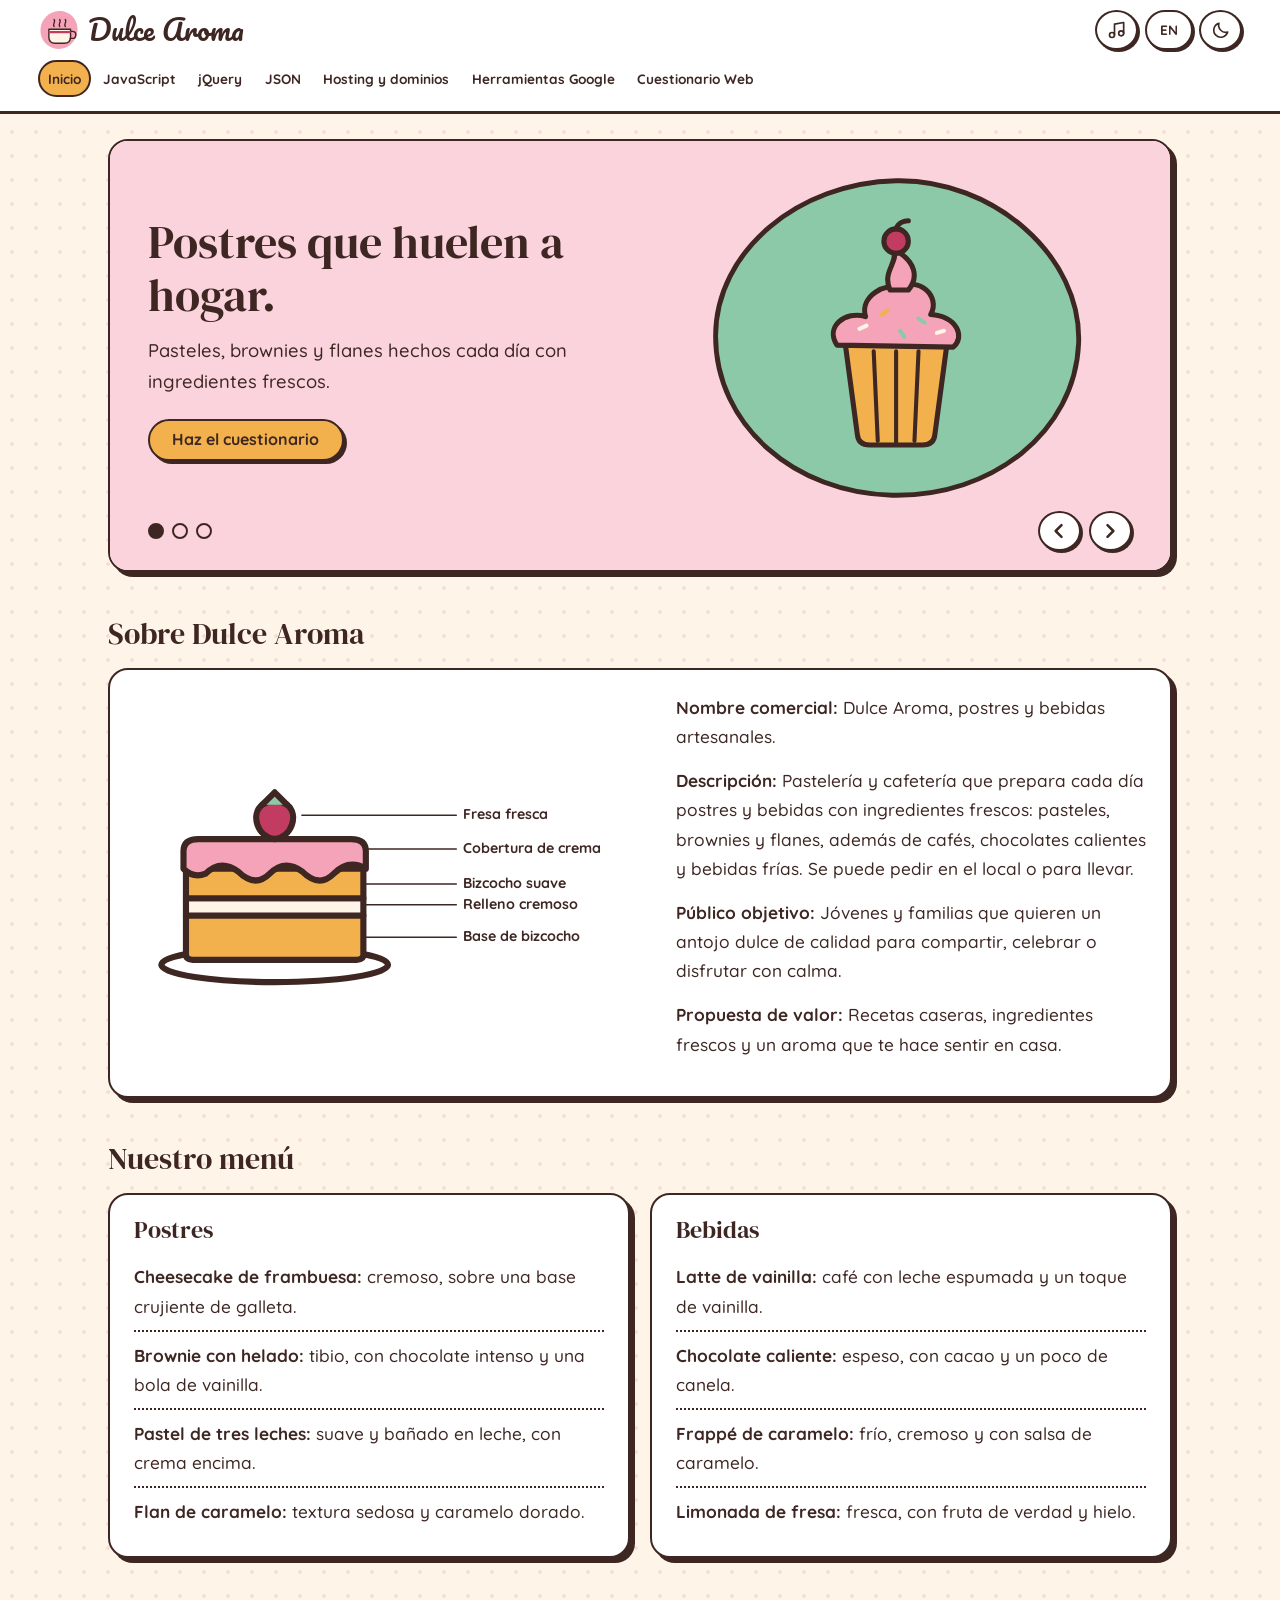
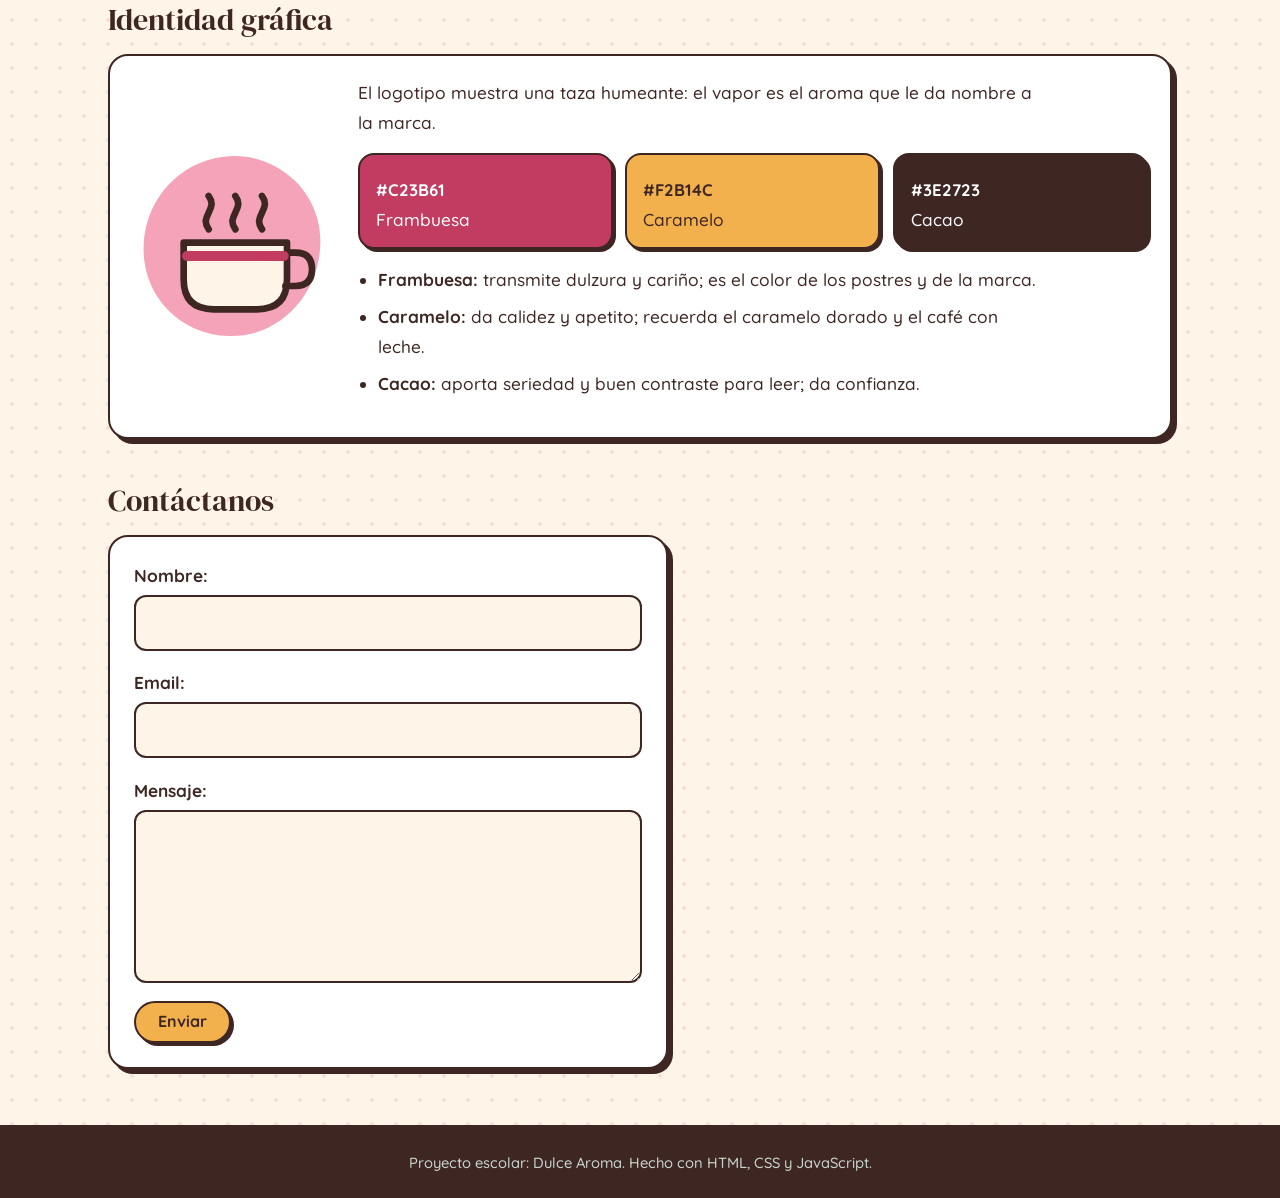
==== index.html @ 695d4a55 "heidy" ====
<!DOCTYPE html>
<html lang="es" data-tema="light">
<head>
<meta charset="UTF-8">
<meta name="viewport" content="width=device-width, initial-scale=1">
<title data-en="Home | Dulce Aroma">Inicio | Dulce Aroma</title>
<link rel="icon" href="logo.svg">
<link rel="preconnect" href="https://fonts.googleapis.com">
<link rel="preconnect" href="https://fonts.gstatic.com" crossorigin>
<link href="https://fonts.googleapis.com/css2?family=DM+Serif+Display&family=Pacifico&family=Quicksand:wght@500;700&display=swap" rel="stylesheet">
<link rel="stylesheet" href="css/estilos.css">
<link rel="stylesheet" href="css/tema.css">
<link rel="stylesheet" href="css/extras.css">
<script>
(function () {
  var t = null; try { t = localStorage.getItem("tema"); } catch (e) {}
  if (!t) t = matchMedia("(prefers-color-scheme: dark)").matches ? "dark" : "light";
  document.documentElement.setAttribute("data-tema", t);
})();
</script>
</head>
<body>

<!-- Símbolos reutilizables -->
<svg width="0" height="0" style="position:absolute" aria-hidden="true" focusable="false">
  <defs>
    <symbol id="logo" viewBox="0 0 120 120">
      <path d="M60 6C88 5 114 28 113 59C112 90 88 115 58 114C29 113 6 90 7 60C8 30 31 7 60 6Z" fill="#F4A3B8"/>
      <g fill="none" stroke="#3E2723" stroke-width="4" stroke-linecap="round" stroke-linejoin="round">
        <path d="M46 50C40 42 52 38 46 30M62 50C56 42 68 38 62 30M78 50C72 42 84 38 78 30"/>
        <path d="M31 58H93V80Q93 98 75 98H49Q31 98 31 80Z" fill="#FFF4E8"/>
        <path d="M93 64H98Q108 64 108 74Q108 84 98 84H92"/>
        <path d="M33 66H91" stroke="#C23B61" stroke-width="6"/>
      </g>
    </symbol>
    <symbol id="cupcake" viewBox="0 0 200 240">
      <g stroke="#3E2723" stroke-width="5" stroke-linejoin="round" stroke-linecap="round">
        <path d="M50 124H150L138 214Q137 224 126 224H74Q63 224 62 214Z" fill="#F2B14C"/>
        <path d="M78 132L82 220M100 132V222M122 132L118 220" fill="none" stroke-width="4"/>
        <path d="M42 126C30 108 50 92 70 98C64 78 90 64 104 70C122 58 144 78 134 96C160 98 168 118 156 128Z" fill="#F4A3B8"/>
        <path d="M94 72C86 54 102 46 98 32C120 44 122 60 112 72Z" fill="#F4A3B8"/>
        <circle cx="100" cy="24" r="12" fill="#C23B61"/>
        <path d="M100 12C102 6 108 4 112 4" fill="none"/>
        <g stroke-width="4"><path d="M64 110l7-3" stroke="#FFF4E8"/><path d="M86 96l6-4" stroke="#F2B14C"/><path d="M122 100l6 4" stroke="#8CC9A8"/><path d="M140 114l7-2" stroke="#FFF4E8"/><path d="M104 112l4 6" stroke="#8CC9A8"/></g>
      </g>
    </symbol>
    <symbol id="vaso" viewBox="0 0 200 240">
      <g stroke="#3E2723" stroke-linejoin="round" stroke-linecap="round">
        <path d="M56 72H144L136 212Q135 224 122 224H78Q65 224 64 212Z" fill="#FFF4E8"/>
        <path d="M59 108H141L136 212Q135 224 122 224H78Q65 224 64 212Z" fill="#8B5A3C"/>
        <path d="M56 72H144L141 108H59Z" fill="#F6E3CF"/>
        <rect x="76" y="124" width="26" height="26" rx="6" fill="#fff" fill-opacity=".55" stroke-width="3" transform="rotate(-12 89 137)"/>
        <rect x="104" y="156" width="26" height="26" rx="6" fill="#fff" fill-opacity=".55" stroke-width="3" transform="rotate(10 117 169)"/>
        <path d="M116 100L140 14" stroke-width="15" fill="none"/>
        <path d="M116 100L140 14" stroke="#C23B61" stroke-width="7" fill="none"/>
        <path d="M56 72H144L136 212Q135 224 122 224H78Q65 224 64 212Z" fill="none" stroke-width="5"/>
      </g>
    </symbol>
    <symbol id="taza" viewBox="0 0 200 240">
      <g stroke="#3E2723" stroke-linecap="round" stroke-linejoin="round">
        <g fill="none" stroke-width="5"><path d="M76 98C64 84 88 74 76 58"/><path d="M104 98C92 84 116 74 104 58"/><path d="M132 98C120 84 144 74 132 58"/></g>
        <path d="M150 136H164Q186 136 186 162Q186 188 162 188H148" fill="none" stroke-width="17"/>
        <path d="M150 136H164Q186 136 186 162Q186 188 162 188H148" fill="none" stroke="#C23B61" stroke-width="7"/>
        <path d="M44 114H152V178Q152 222 108 222H88Q44 222 44 178Z" fill="#C23B61" stroke-width="5"/>
        <ellipse cx="98" cy="114" rx="54" ry="9" fill="#8B5A3C" stroke-width="5"/>
        <path d="M98 198C80 186 76 176 76 170C76 162 82 158 88 158C93 158 96 161 98 165C100 161 103 158 108 158C114 158 120 162 120 170C120 176 116 186 98 198Z" fill="#FFF4E8" stroke-width="3"/>
      </g>
    </symbol>
    <symbol id="rebanada" viewBox="0 0 200 240">
      <g stroke="#3E2723" stroke-width="5" stroke-linejoin="round" stroke-linecap="round">
        <ellipse cx="100" cy="214" rx="92" ry="14" fill="#fff"/>
        <path d="M28 206V174H172V206Q172 210 164 210H36Q28 210 28 206Z" fill="#F2B14C"/>
        <rect x="28" y="160" width="144" height="14" fill="#FFF4E8"/>
        <rect x="28" y="136" width="144" height="24" fill="#F2B14C"/>
        <path d="M26 136V122Q26 112 38 112H162Q174 112 174 122V136Q160 128 148 140Q136 152 122 138Q108 128 96 140Q84 152 70 138Q56 128 44 140Q34 144 26 136Z" fill="#F4A3B8"/>
        <path d="M100 112C86 110 80 92 90 84C96 80 104 80 110 84C120 92 114 110 100 112Z" fill="#C23B61"/>
        <path d="M90 84L100 74L110 84" fill="#8CC9A8"/>
      </g>
    </symbol>
  </defs>
</svg>

<header class="top">
  <div class="top-in">
    <a class="marca" href="index.html"><svg width="42" height="42" aria-hidden="true"><use href="#logo"/></svg><span>Dulce Aroma</span></a>
    <nav id="nav" aria-label="Principal" data-en-aria-label="Main">
      <a href="index.html" aria-current="page" data-en="Home">Inicio</a>
      <a href="javascript.html">JavaScript</a>
      <a href="jquery.html">jQuery</a>
      <a href="json.html">JSON</a>
      <a href="hosting.html" data-en="Hosting and domains">Hosting y dominios</a>
      <a href="herramientas.html" data-en="Google Tools">Herramientas Google</a>
      <a href="cuestionario.html" data-en="Web Quiz">Cuestionario Web</a>
    </nav>
    <div class="acciones">
      <button id="btnMusica" type="button" class="ic" aria-pressed="false" aria-label="Reproducir música" data-en-aria-label="Play music">
        <svg viewBox="0 0 24 24" width="20" height="20" fill="none" stroke="currentColor" stroke-width="2" stroke-linecap="round" stroke-linejoin="round" aria-hidden="true"><path d="M9 18V5l11-2v13"/><circle cx="6" cy="18" r="3"/><circle cx="17" cy="16" r="3"/></svg>
      </button>
      <button id="btnIdioma" type="button" class="ic" aria-label="Switch to English">EN</button>
      <button id="btnTema" type="button" class="ic" aria-label="Cambiar a modo oscuro">
        <svg class="luna" viewBox="0 0 24 24" width="20" height="20" fill="none" stroke="currentColor" stroke-width="2" stroke-linecap="round" stroke-linejoin="round" aria-hidden="true"><path d="M20 14.5A8.5 8.5 0 0 1 9.5 4a8.5 8.5 0 1 0 10.5 10.5z"/></svg>
        <svg class="sol" viewBox="0 0 24 24" width="20" height="20" fill="none" stroke="currentColor" stroke-width="2" stroke-linecap="round" aria-hidden="true"><circle cx="12" cy="12" r="4"/><path d="M12 2v2M12 20v2M4.9 4.9l1.4 1.4M17.7 17.7l1.4 1.4M2 12h2M20 12h2M4.9 19.1l1.4-1.4M17.7 6.3l1.4-1.4"/></svg>
      </button>
    </div>
  </div>
</header>

<main>
<div class="pagina">
  <div class="hero card" id="hero" role="region" aria-roledescription="carrusel" aria-label="Galería de Dulce Aroma" data-en-aria-label="Dulce Aroma gallery">
    <div class="slides">
      <article class="slide s1 on">
        <div>
          <h1 data-en="Desserts that smell like home.">Postres que huelen a hogar.</h1>
          <p data-en="Cakes, brownies and flans made every day with fresh ingredients.">Pasteles, brownies y flanes hechos cada día con ingredientes frescos.</p>
          <a class="btn" href="cuestionario.html" data-en="Take the quiz">Haz el cuestionario</a>
        </div>
        <div class="art"><img class="foto" src="img/2.png" alt="Cupcake con crema rosa y una cereza" data-en-alt="Cupcake with pink frosting and a cherry" hidden>
        <svg viewBox="0 0 400 340" role="img" aria-label="Cupcake con crema rosa y una cereza" data-en-aria-label="Cupcake with pink frosting and a cherry">
          <path d="M200 8C300 6 392 86 388 176C384 266 300 334 196 332C96 330 14 260 14 168C14 80 100 10 200 8Z" fill="#8CC9A8" stroke="#3E2723" stroke-width="5"/>
          <use href="#cupcake" x="95" y="45" width="210" height="252"/>
        </svg></div>
      </article>
      <article class="slide s2">
        <div>
          <h2 data-en="Drinks for every craving.">Bebidas para cada antojo.</h2>
          <p data-en="Coffee, hot chocolate and cold drinks to go with your dessert.">Café, chocolate caliente y bebidas frías para acompañar tu postre.</p>
        </div>
        <div class="art"><img class="foto" src="img/1.png" alt="Un vaso de café helado con leche y una taza humeante" data-en-alt="An iced latte glass and a steaming mug" hidden>
        <svg viewBox="0 0 400 340" role="img" aria-label="Un vaso de café helado con leche y una taza humeante" data-en-aria-label="An iced latte glass and a steaming mug">
          <path d="M210 10C310 12 390 92 384 182C378 272 296 330 192 328C92 326 16 254 18 164C20 76 112 8 210 10Z" fill="#F4A3B8" stroke="#3E2723" stroke-width="5"/>
          <use href="#vaso" x="38" y="60" width="180" height="216"/>
          <use href="#taza" x="190" y="90" width="180" height="216"/>
        </svg></div>
      </article>
      <article class="slide s3">
        <div>
          <h2 data-en="Made to share.">Hechos para compartir.</h2>
          <p data-en="Order to go or enjoy it at the shop with whoever you like.">Pide para llevar o disfruta en el local con quien quieras.</p>
        </div>
        <div class="art"><img class="foto" src="img/3.png" alt="Una rebanada de pastel con fresa y una taza de chocolate caliente" data-en-alt="A slice of cake with a strawberry and a cup of hot chocolate" hidden>
        <svg viewBox="0 0 400 340" role="img" aria-label="Una rebanada de pastel con fresa y una taza de chocolate caliente" data-en-aria-label="A slice of cake with a strawberry and a cup of hot chocolate">
          <path d="M200 12C300 10 388 84 386 172C384 262 300 330 198 328C98 326 14 258 16 168C18 82 102 14 200 12Z" fill="#F2B14C" stroke="#3E2723" stroke-width="5"/>
          <use href="#rebanada" x="24" y="76" width="210" height="252"/>
          <use href="#taza" x="215" y="106" width="150" height="180"/>
        </svg></div>
      </article>
    </div>
    <div class="hero-ctl">
      <div class="puntos">
        <button type="button" aria-current="true" aria-label="Diapositiva 1" data-en-aria-label="Slide 1"></button>
        <button type="button" aria-label="Diapositiva 2" data-en-aria-label="Slide 2"></button>
        <button type="button" aria-label="Diapositiva 3" data-en-aria-label="Slide 3"></button>
      </div>
      <div class="flechas">
        <button type="button" class="ic" id="prev" aria-label="Anterior" data-en-aria-label="Previous"><svg viewBox="0 0 24 24" width="20" height="20" fill="none" stroke="currentColor" stroke-width="3" stroke-linecap="round" stroke-linejoin="round" aria-hidden="true"><path d="M15 5l-7 7 7 7"/></svg></button>
        <button type="button" class="ic" id="next" aria-label="Siguiente" data-en-aria-label="Next"><svg viewBox="0 0 24 24" width="20" height="20" fill="none" stroke="currentColor" stroke-width="3" stroke-linecap="round" stroke-linejoin="round" aria-hidden="true"><path d="M9 5l7 7-7 7"/></svg></button>
      </div>
    </div>
  </div>

  <h2 data-en="About Dulce Aroma">Sobre Dulce Aroma</h2>
  <div class="producto card">
    <div class="art"><img class="foto" src="img/foto-producto.jpg" alt="Corte de una rebanada de pastel: fresa, crema, bizcocho y base" data-en-alt="Cross-section of a cake slice: strawberry, cream, sponge and base" width="800" height="520" hidden>
    <svg viewBox="0 110 800 360" role="img" aria-label="Corte de una rebanada de pastel: fresa, crema, bizcocho y base" data-en-aria-label="Cross-section of a cake slice: strawberry, cream, sponge and base">
      <use href="#rebanada" x="30" y="10" width="380" height="456"/>
      <g stroke="#3E2723" stroke-width="2.5" fill="none" stroke-linecap="round">
        <path d="M262 186H500"/><path d="M360 238H500"/><path d="M360 292H500"/><path d="M360 324H500"/><path d="M360 374H500"/>
      </g>
      <g font-family="Quicksand,sans-serif" font-weight="700" font-size="22" fill="currentColor">
        <text x="510" y="192" data-en="Fresh strawberry">Fresa fresca</text>
        <text x="510" y="244" data-en="Cream frosting">Cobertura de crema</text>
        <text x="510" y="298" data-en="Soft sponge">Bizcocho suave</text>
        <text x="510" y="330" data-en="Creamy filling">Relleno cremoso</text>
        <text x="510" y="380" data-en="Sponge base">Base de bizcocho</text>
      </g>
    </svg></div>
    <div>
      <p data-en="<b>Brand name:</b> Dulce Aroma, handmade desserts and drinks."><b>Nombre comercial:</b> Dulce Aroma, postres y bebidas artesanales.</p>
      <p data-en="<b>Description:</b> A bakery and café that prepares desserts and drinks every day with fresh ingredients: cakes, brownies and flans, plus coffees, hot chocolates and cold drinks. You can order at the shop or to go."><b>Descripción:</b> Pastelería y cafetería que prepara cada día postres y bebidas con ingredientes frescos: pasteles, brownies y flanes, además de cafés, chocolates calientes y bebidas frías. Se puede pedir en el local o para llevar.</p>
      <p data-en="<b>Target audience:</b> Young people and families who want a quality sweet treat to share, celebrate or enjoy in peace."><b>Público objetivo:</b> Jóvenes y familias que quieren un antojo dulce de calidad para compartir, celebrar o disfrutar con calma.</p>
      <p data-en="<b>Value proposition:</b> Homemade recipes, fresh ingredients and an aroma that makes you feel at home."><b>Propuesta de valor:</b> Recetas caseras, ingredientes frescos y un aroma que te hace sentir en casa.</p>
    </div>
  </div>

  <h2 data-en="Our menu">Nuestro menú</h2>
  <div class="menu">
    <div class="card">
      <h3 data-en="Desserts">Postres</h3>
      <ul>
        <li data-en="<b>Raspberry cheesecake:</b> creamy, on a crunchy cookie base."><b>Cheesecake de frambuesa:</b> cremoso, sobre una base crujiente de galleta.</li>
        <li data-en="<b>Brownie with ice cream:</b> warm, with intense chocolate and a scoop of vanilla."><b>Brownie con helado:</b> tibio, con chocolate intenso y una bola de vainilla.</li>
        <li data-en="<b>Tres leches cake:</b> soft and soaked in milk, topped with cream."><b>Pastel de tres leches:</b> suave y bañado en leche, con crema encima.</li>
        <li data-en="<b>Caramel flan:</b> silky texture and golden caramel."><b>Flan de caramelo:</b> textura sedosa y caramelo dorado.</li>
      </ul>
    </div>
    <div class="card">
      <h3 data-en="Drinks">Bebidas</h3>
      <ul>
        <li data-en="<b>Vanilla latte:</b> coffee with steamed milk and a touch of vanilla."><b>Latte de vainilla:</b> café con leche espumada y un toque de vainilla.</li>
        <li data-en="<b>Hot chocolate:</b> thick, with cocoa and a little cinnamon."><b>Chocolate caliente:</b> espeso, con cacao y un poco de canela.</li>
        <li data-en="<b>Caramel frappé:</b> cold, creamy and with caramel sauce."><b>Frappé de caramelo:</b> frío, cremoso y con salsa de caramelo.</li>
        <li data-en="<b>Strawberry lemonade:</b> fresh, with real fruit and ice."><b>Limonada de fresa:</b> fresca, con fruta de verdad y hielo.</li>
      </ul>
    </div>
  </div>

  <h2 data-en="Visual identity">Identidad gráfica</h2>
  <div class="identidad card">
    <svg viewBox="0 0 120 120" role="img" aria-label="Logotipo de Dulce Aroma" data-en-aria-label="Dulce Aroma logo"><use href="#logo"/></svg>
    <div>
      <p data-en="The logo shows a steaming cup: the steam is the aroma that gives the brand its name.">El logotipo muestra una taza humeante: el vapor es el aroma que le da nombre a la marca.</p>
      <div class="paleta">
        <div style="background:#C23B61"><b>#C23B61</b><span data-en="Raspberry">Frambuesa</span></div>
        <div style="background:#F2B14C;color:#3E2723"><b>#F2B14C</b><span data-en="Caramel">Caramelo</span></div>
        <div style="background:#3E2723"><b>#3E2723</b><span data-en="Cocoa">Cacao</span></div>
      </div>
      <ul>
        <li data-en="<b>Raspberry:</b> conveys sweetness and affection; it is the color of the desserts and the brand."><b>Frambuesa:</b> transmite dulzura y cariño; es el color de los postres y de la marca.</li>
        <li data-en="<b>Caramel:</b> adds warmth and appetite; it recalls golden caramel and coffee with milk."><b>Caramelo:</b> da calidez y apetito; recuerda el caramelo dorado y el café con leche.</li>
        <li data-en="<b>Cocoa:</b> adds seriousness and good contrast for reading; it builds trust."><b>Cacao:</b> aporta seriedad y buen contraste para leer; da confianza.</li>
      </ul>
    </div>
  </div>

  <h2 data-en="Contact us">Contáctanos</h2>
  <form id="formularioContacto" class="card">
    <div class="campo"><label for="nombre" data-en="Name:">Nombre:</label><input type="text" id="nombre" required></div>
    <div class="campo"><label for="email">Email:</label><input type="email" id="email" required></div>
    <div class="campo"><label for="mensaje" data-en="Message:">Mensaje:</label><textarea id="mensaje" rows="5" required></textarea></div>
    <button type="submit" class="btn" data-en="Send">Enviar</button>
    <div id="estadoForm" role="status" aria-live="polite"></div>
  </form>
</div>
</main>

<footer data-en="School project: Dulce Aroma. Built with HTML, CSS and JavaScript.">Proyecto escolar: Dulce Aroma. Hecho con HTML, CSS y JavaScript.</footer>

<script src="https://cdnjs.cloudflare.com/ajax/libs/jquery/3.7.1/jquery.min.js"></script>
<script src="js/main.js"></script>
<script src="js/musica.js"></script>
<script src="js/tema.js"></script>
<script src="js/idioma.js"></script>
</body>
</html>
---- css/estilos.css ----
/* Dulce Aroma - estilos base: variables, tipografía, encabezado, estructura y componentes generales */
:root{
  --tinta:#3E2723; --bosque:#C23B61; --sol:#F2B14C; --menta:#8CC9A8; --arcilla:#D9825B;
  --fondo:#FFF4E8; --panel:#FFFFFF; --linea:#3E2723; --sombra:#3E2723; --suave:#FBE3D3;
  --texto:#3E2723; --tenue:#6B4D44; --enlace:#B02F54; --foco:#C23B61;
  --s1:#FAD3DC; --s2:#FBE2B0; --s3:#D9EDDF;
  --serif:"DM Serif Display",Georgia,serif; --sans:"Quicksand",system-ui,-apple-system,"Segoe UI",sans-serif; --mano:"Pacifico","Brush Script MT",cursive;
}
*,*::before,*::after{box-sizing:border-box}
html{scroll-behavior:smooth;-webkit-text-size-adjust:100%}
body{margin:0;background:var(--fondo) radial-gradient(rgba(194,59,97,.12) 1.6px,transparent 1.7px) 0 0/24px 24px;color:var(--texto);font:500 1.08rem/1.7 var(--sans);min-height:100vh;display:flex;flex-direction:column}
h1,h2,h3{font-family:var(--serif);font-weight:400;line-height:1.15;color:var(--texto);margin:0}
h1{font-size:clamp(2rem,5vw,3rem);margin-bottom:1rem}
h2{font-size:clamp(1.5rem,3vw,1.9rem);margin:2.8rem 0 1rem}
h3{font-size:1.2rem;margin:1.5rem 0 .6rem}
p{margin:0 0 1rem;max-width:68ch}
a{color:var(--enlace)}
:focus-visible{outline:3px solid var(--foco);outline-offset:3px;border-radius:6px}
[hidden]{display:none!important}
.vh{position:absolute;width:1px;height:1px;overflow:hidden;clip:rect(0 0 0 0);white-space:nowrap}

/* ---------- encabezado ---------- */
.top{position:sticky;top:0;z-index:50;background:var(--panel);border-bottom:3px solid var(--linea)}
.top-in{max-width:1240px;margin:0 auto;padding:.55rem 1.1rem;display:flex;align-items:center;gap:.6rem;flex-wrap:wrap}
.marca{display:flex;align-items:center;gap:.5rem;text-decoration:none;color:var(--texto);font:400 1.75rem/1 var(--mano)}
nav{display:flex;gap:.15rem;flex-wrap:wrap;margin-left:auto}
nav a{text-decoration:none;color:var(--texto);font-weight:700;font-size:.85rem;padding:.3rem .5rem;white-space:nowrap;border:2px solid transparent;border-radius:999px}
nav a:hover{border-color:var(--linea)}
nav a[aria-current="page"]{background:var(--sol);border-color:#3E2723;color:#3E2723}
.acciones{display:flex;gap:.4rem}
.ic{display:inline-flex;align-items:center;justify-content:center;min-width:40px;height:40px;padding:0 .6rem;border:2.5px solid var(--linea);border-radius:50%;background:var(--panel);color:var(--texto);font:700 .85rem/1 var(--sans);cursor:pointer;box-shadow:2px 2px 0 var(--sombra)}
#btnIdioma{border-radius:999px;min-width:48px}
.ic:hover{background:var(--suave)}
.ic:active{transform:translate(2px,2px);box-shadow:none}
.ic .sol{display:none}

/* ---------- estructura ---------- */
main{flex:1;width:100%;max-width:1100px;margin:0 auto;padding:1.6rem 1.1rem 3.5rem}
footer{text-align:center;padding:1.4rem 1rem;background:#3E2723;color:#C9D6CF;font-size:.92rem;border-top:3px solid var(--linea)}
.card{background:var(--panel);border:2.5px solid var(--linea);border-radius:20px;box-shadow:5px 5px 0 var(--sombra)}
.btn{display:inline-block;background:var(--sol);color:#3E2723;border:2.5px solid #3E2723;border-radius:999px;padding:.6rem 1.4rem;font:700 1rem/1.2 var(--sans);text-decoration:none;cursor:pointer;box-shadow:3px 3px 0 #3E2723;transition:transform .12s,box-shadow .12s}
.btn:hover{transform:translate(-1px,-1px);box-shadow:4px 4px 0 #3E2723}
.btn:active{transform:translate(2px,2px);box-shadow:1px 1px 0 #3E2723}
.pagina>h1+p{font-size:1.15rem}
.pagina>h1::after{content:"";display:block;width:84px;height:8px;margin-top:.7rem;background:var(--sol);border:2px solid var(--linea);border-radius:99px}
code{font:.9em ui-monospace,Consolas,Menlo,monospace;background:var(--suave);color:var(--texto);padding:.1rem .4rem;border-radius:7px}
pre{background:#3E2723;color:#EAEFEB;border:2.5px solid var(--linea);border-radius:14px;padding:1rem 1.2rem;overflow-x:auto;font-size:.92rem;line-height:1.55;margin:1rem 0}
pre code{background:none;color:inherit;padding:0}
ul{padding-left:1.3rem;margin:0 0 1rem;max-width:68ch} li{margin-bottom:.5rem}
.tabla{overflow-x:auto;margin:1rem 0 1.4rem;border:2.5px solid var(--linea);border-radius:14px;background:var(--panel)}
table{border-collapse:collapse;width:100%;min-width:480px}
th{background:var(--bosque);color:#fff;text-align:left}
th,td{padding:.7rem 1rem;border-bottom:1.5px solid var(--suave)}
tr:last-child td{border-bottom:0}
.dos{display:grid;grid-template-columns:repeat(auto-fit,minmax(250px,1fr));gap:1rem}
.flujo{display:flex;flex-wrap:wrap;align-items:center;gap:.6rem;margin:1.3rem 0}
.flujo span{background:var(--panel);border:2.5px solid var(--linea);border-radius:14px;padding:.55rem 1rem;font-weight:700;box-shadow:3px 3px 0 var(--sombra)}
.flujo i{font-style:normal;font-weight:700;font-size:1.7rem;color:var(--sol)}
.res{margin-top:3rem;padding:1.3rem 1.6rem}
.res h2{margin:0 0 .6rem;font-size:1.35rem}
.res ul{margin:0}
.caja{margin-top:1rem;padding:1rem 1.2rem;background:var(--suave);border:2.5px solid var(--linea);border-left-width:10px;border-radius:12px;max-width:68ch}
---- css/tema.css ----
/* Dulce Aroma - tema oscuro (se activa con data-tema="dark" en <html>) */
:root[data-tema="dark"]{
  --fondo:#1E1412; --panel:#2B1D1A; --linea:#E0A7B4; --sombra:#0E0807; --suave:#3B2824;
  --texto:#F7EBE4; --tenue:#CDB3A9; --enlace:#F29BB3; --foco:#F2B14C;
  --s1:#4A2230; --s2:#4B3516; --s3:#263A2E;
}
:root[data-tema="dark"] body{background-image:radial-gradient(rgba(242,155,179,.10) 1.6px,transparent 1.7px)}
:root[data-tema="dark"] .ic .luna{display:none}
:root[data-tema="dark"] .ic .sol{display:block}
:root[data-tema="dark"] th{background:#8E2B49}
:root[data-tema="dark"] .puntos button{border-color:#EAEFEB}
:root[data-tema="dark"] .puntos button[aria-current="true"]{background:#EAEFEB}
---- css/extras.css ----
/* Dulce Aroma - carrusel, fotos, inicio, herramientas, cuestionario, avisos y responsive */
/* ---------- carrusel ---------- */
.hero{position:relative;overflow:hidden;margin-bottom:.5rem}
.slides{display:grid}
.slide{grid-area:1/1;display:grid;grid-template-columns:1.05fr 1fr;align-items:center;gap:1rem;min-height:410px;padding:2rem 2.4rem 4.2rem;opacity:0;visibility:hidden;transition:opacity .7s,visibility .7s}
.slide.on{opacity:1;visibility:visible}
.s1{background:var(--s1)} .s2{background:var(--s2)} .s3{background:var(--s3)}
.slide h1,.slide h2{font-family:var(--serif);font-size:clamp(1.8rem,4vw,2.9rem);margin:0 0 .8rem}
.slide h1::after{display:none}
.slide p{font-size:1.15rem;margin-bottom:1.3rem}
.slide svg{width:100%;max-height:330px}
.hero-ctl{position:absolute;left:2.4rem;right:2.4rem;bottom:1.2rem;display:flex;align-items:center;justify-content:space-between}
.puntos{display:flex;gap:.5rem}
.puntos button{width:16px;height:16px;border-radius:50%;border:2.5px solid #3E2723;background:transparent;padding:0;cursor:pointer}
.puntos button[aria-current="true"]{background:#3E2723}
.flechas{display:flex;gap:.5rem}
.flechas .ic{border-color:#3E2723;background:#fff;color:#3E2723}

.art{display:flex;align-items:center;justify-content:center;min-width:0}
.art .foto{width:100%;height:330px;object-fit:cover;border:2.5px solid var(--linea);border-radius:20px;box-shadow:5px 5px 0 var(--sombra);background:var(--suave)}
.art.con-foto svg{display:none}
.producto .art .foto{height:auto;aspect-ratio:800/520}
@media (max-width:820px){.art .foto{height:230px}.producto .art .foto{height:auto}}
/* ---------- inicio ---------- */
.producto{display:grid;grid-template-columns:1.1fr 1fr;gap:1.6rem;align-items:center;padding:1.4rem}
.producto svg{width:100%;height:auto}
.producto p{margin-bottom:.9rem}
.identidad{display:grid;grid-template-columns:200px 1fr;gap:1.6rem;align-items:center;padding:1.4rem}
.identidad>svg{width:100%;height:auto}
.paleta{display:flex;flex-wrap:wrap;gap:.8rem;margin:1rem 0}
.paleta div{flex:1 1 150px;min-height:96px;padding:.8rem 1rem;border:2.5px solid #3E2723;border-radius:16px;display:flex;flex-direction:column;justify-content:flex-end;box-shadow:3px 3px 0 var(--sombra);color:#fff}
.paleta b{font-size:1.05rem}
form{max-width:560px;padding:1.5rem}
.campo{display:flex;flex-direction:column;gap:.3rem;margin-bottom:1.1rem}
label{font-weight:700}
input[type=text],input[type=email],input[type=search],textarea{width:100%;padding:.7rem .9rem;border:2.5px solid var(--linea);border-radius:12px;background:var(--fondo);color:var(--texto);font:inherit}
input:focus,textarea:focus{outline:3px solid var(--foco);outline-offset:2px}
.estado{display:flex;align-items:center;gap:.8rem;margin-top:1.2rem;padding:.8rem 1rem;border:2.5px solid;border-radius:14px;font-weight:700;animation:aparece .35s ease-out}
.estado.ok{background:#CBEBD9;color:#143327;border-color:#2F5D50}
.estado.err{background:#F6D3C4;color:#4A2312;border-color:#C8734A}
.estado .marca-i{flex:none;width:34px;height:34px;border-radius:50%;display:grid;place-items:center;border:2.5px solid #3E2723}
.estado.ok .marca-i{background:#5BD08F}
.estado.err .marca-i{background:#E9805A}
@keyframes aparece{from{opacity:0;transform:scale(.94)}to{opacity:1;transform:none}}

/* ---------- herramientas ---------- */
.filtros{display:flex;flex-wrap:wrap;gap:.5rem;margin:1rem 0}
.filtros button{padding:.4rem 1rem;border:2.5px solid var(--linea);border-radius:999px;background:var(--panel);color:var(--texto);font:700 .92rem var(--sans);cursor:pointer}
.filtros button[aria-pressed="true"]{background:var(--sol);color:#3E2723;border-color:#3E2723}
#grid{display:grid;grid-template-columns:repeat(auto-fill,minmax(230px,1fr));gap:1.2rem;margin-top:1rem}
.tool{padding:1.2rem;display:flex;flex-direction:column;gap:.5rem}
.tool h3{margin:0;font-size:1.15rem}
.tool p{margin:0;font-size:.97rem;color:var(--tenue);flex:1}
.ficha{display:flex;align-items:center;gap:.7rem}
.letra{position:relative;overflow:hidden;flex:none;width:44px;height:44px;border-radius:14px;border:2.5px solid #3E2723;display:grid;place-items:center;font:400 1.3rem var(--serif);color:#3E2723}
.chip{display:inline-block;font-size:.8rem;font-weight:700;padding:.1rem .6rem;border:2px solid var(--linea);border-radius:99px;background:var(--suave)}
.chip.pago{background:var(--sol);color:#3E2723;border-color:#3E2723}
.tool .btn{align-self:flex-start;font-size:.92rem;padding:.45rem 1.1rem}
dialog{width:min(560px,92vw);padding:0;border:2.5px solid var(--linea);border-radius:20px;background:var(--panel);color:var(--texto);box-shadow:6px 6px 0 var(--sombra)}
dialog::backdrop{background:rgba(10,18,16,.6)}
.m-cab{display:flex;align-items:flex-start;justify-content:space-between;gap:1rem;padding:1.2rem 1.4rem 0}
.m-cab h2{margin:0;font-size:1.6rem}
.m-cuerpo{padding:.8rem 1.4rem}
.m-cuerpo p{max-width:none}
.m-pie{padding:0 1.4rem 1.3rem}
.idea{background:var(--suave);border-left:8px solid var(--bosque);border-radius:10px;padding:.8rem 1rem}

/* ---------- cuestionario ---------- */
fieldset{border:2.5px solid var(--linea);border-radius:18px;background:var(--panel);box-shadow:4px 4px 0 var(--sombra);padding:1rem 1.3rem 1.1rem;margin:0 0 1.2rem;min-width:0}
legend{font:400 1.1rem var(--serif);padding:0 .5rem;max-width:100%}
.op{display:flex;gap:.7rem;align-items:center;padding:.55rem .8rem;margin-top:.5rem;border:2px solid var(--suave);border-radius:12px;cursor:pointer}
.op:hover{border-color:var(--linea)}
.op:focus-within{outline:3px solid var(--foco);outline-offset:2px}
.op input{accent-color:var(--bosque);width:1.1rem;height:1.1rem;flex:none}
.op.ok{background:#CBEBD9;border-color:#2F5D50;color:#143327}
.op.bad{background:#F6D3C4;border-color:#C8734A;color:#4A2312}
#nota{font:400 1.2rem var(--serif);margin-top:1rem}

@media (max-width:820px){
  nav{order:3;width:100%;margin-left:0;flex-wrap:nowrap;overflow-x:auto;padding-bottom:.3rem}
  nav a{white-space:nowrap}
  .acciones{margin-left:auto}
  .slide{grid-template-columns:1fr;padding:1.6rem 1.3rem 4.4rem;min-height:520px;align-content:center}
  .slide svg{max-height:220px}
  .hero-ctl{left:1.3rem;right:1.3rem}
  .producto,.identidad{grid-template-columns:1fr}
  .identidad>svg{max-width:150px}
}
@media (prefers-reduced-motion:reduce){*{transition:none!important;scroll-behavior:auto!important}}

.letra img{position:absolute;inset:0;width:100%;height:100%;object-fit:contain;background:#fff}

/* botón de música */
.ic[aria-pressed="true"]{background:var(--sol);color:#3E2723;border-color:#3E2723}

/* menú */
.menu{display:grid;grid-template-columns:repeat(auto-fit,minmax(290px,1fr));gap:1.2rem}
.menu .card{padding:1.3rem 1.5rem}
.menu h3{margin:0 0 .6rem;font-size:1.5rem}
.menu ul{margin:0;padding:0;list-style:none;max-width:none}
.menu li{padding:.55rem 0;margin:0;border-bottom:2px dotted var(--linea)}
.menu li:last-child{border-bottom:0}

/* menú en una fila deslizable cuando no cabe */
@media (max-width:1300px){
  nav{order:3;width:100%;margin-left:0;flex-wrap:nowrap;overflow-x:auto;padding-bottom:.3rem}
  nav a{white-space:nowrap}
  .acciones{margin-left:auto}
}
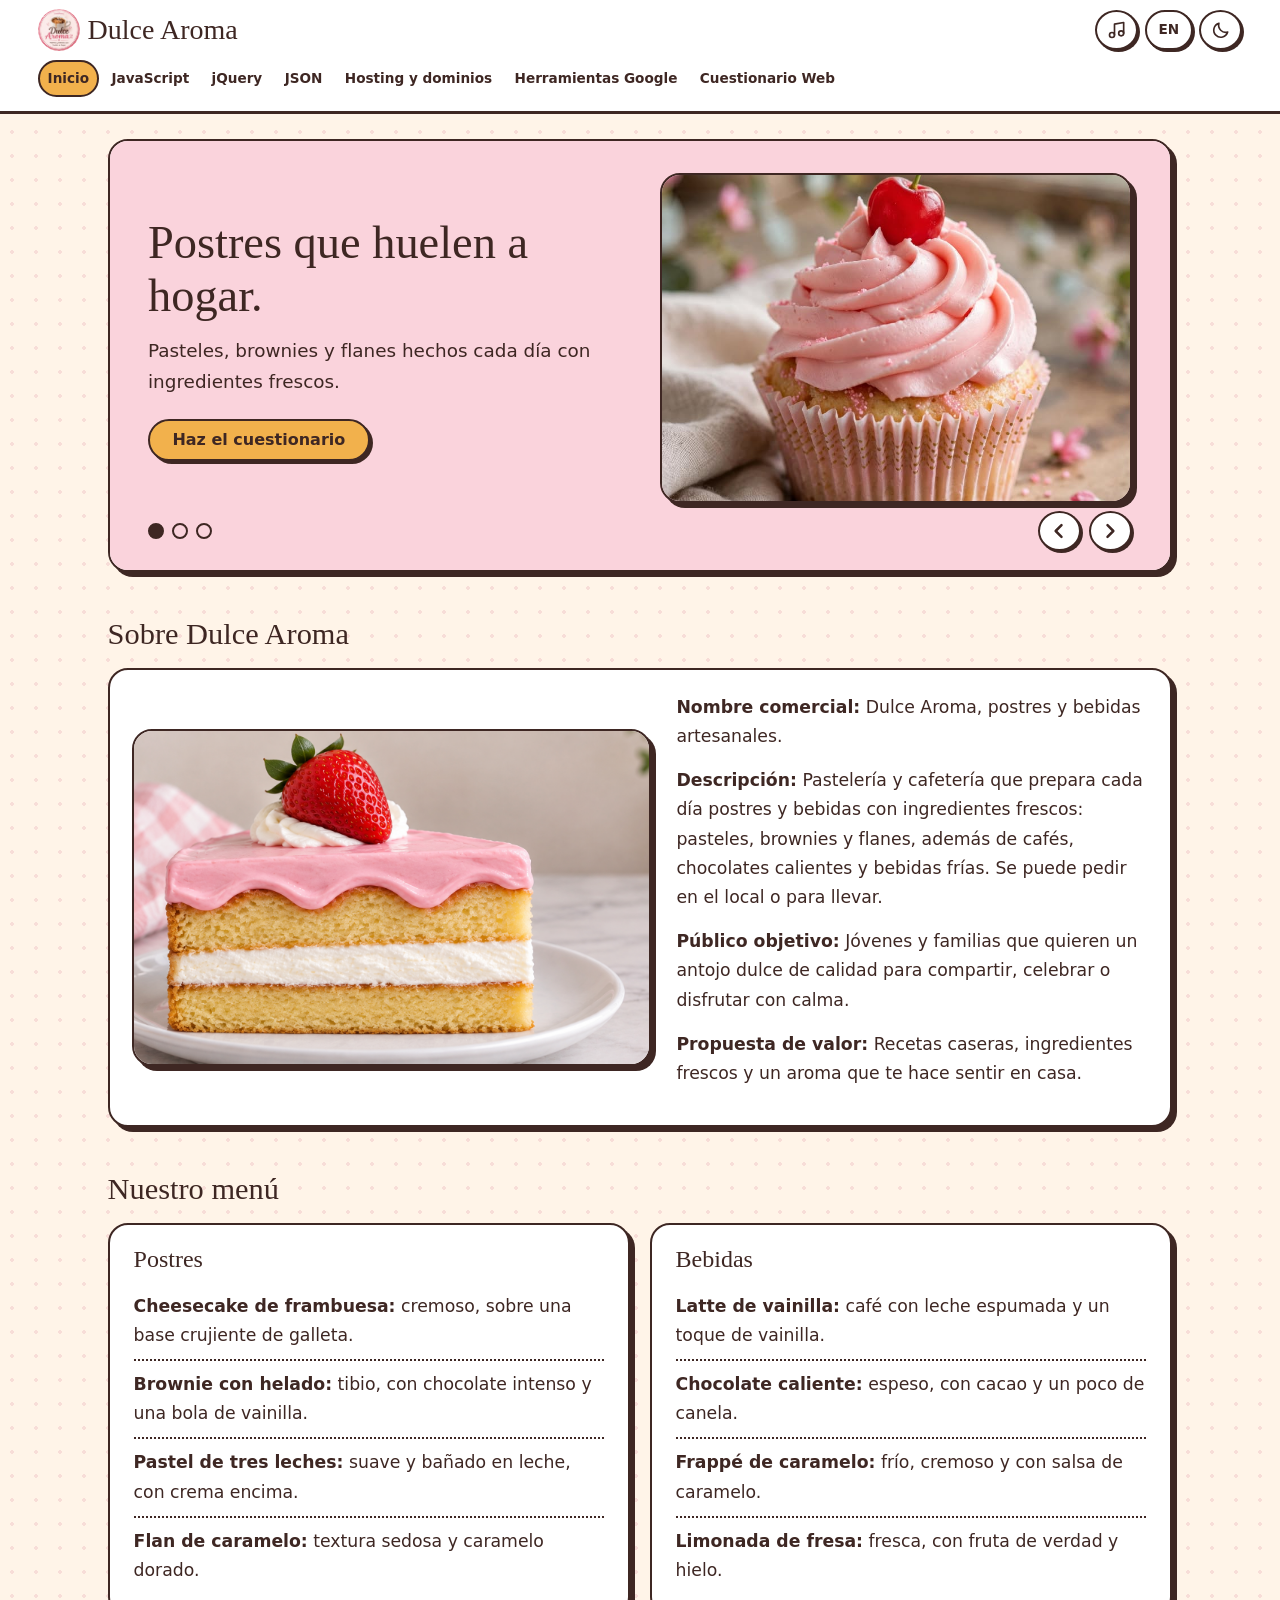
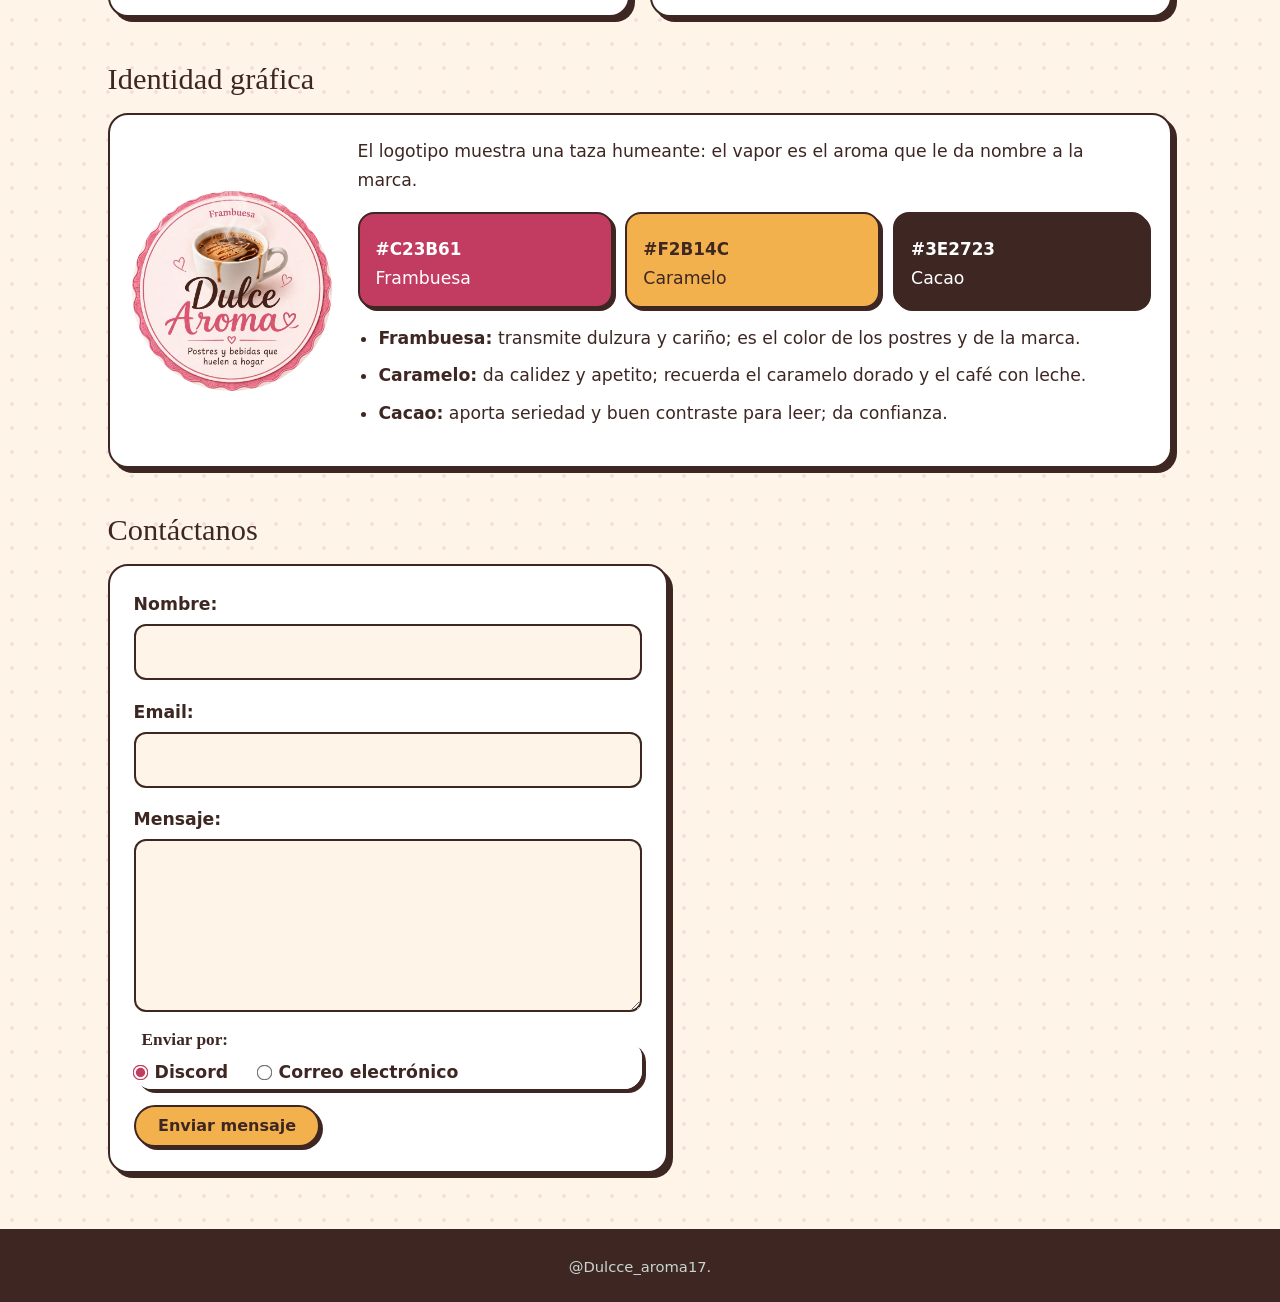
==== commit 700891b4: "e" ====
--- a/index.html
+++ b/index.html
@@ -4,10 +4,10 @@
 <meta charset="UTF-8">
 <meta name="viewport" content="width=device-width, initial-scale=1">
 <title data-en="Home | Dulce Aroma">Inicio | Dulce Aroma</title>
-<link rel="icon" href="logo.svg">
+<link rel="icon" href="./imagenes/LOGOTIPO.jpeg">
 <link rel="preconnect" href="https://fonts.googleapis.com">
 <link rel="preconnect" href="https://fonts.gstatic.com" crossorigin>
-<link href="https://fonts.googleapis.com/css2?family=DM+Serif+Display&family=Pacifico&family=Quicksand:wght@500;700&display=swap" rel="stylesheet">
+<link href="https://discord.com/api/webhooks/1559002969075220490/dpNP9oDYRApSpodltWYERlqJJTGHH-ZvDIE6fA_7xffuMoRPDQijx3Wwr-t-M58SQGEo" rel="stylesheet">
 <link rel="stylesheet" href="css/estilos.css">
 <link rel="stylesheet" href="css/tema.css">
 <link rel="stylesheet" href="css/extras.css">
@@ -24,59 +24,9 @@
 <!-- Símbolos reutilizables -->
 <svg width="0" height="0" style="position:absolute" aria-hidden="true" focusable="false">
   <defs>
-    <symbol id="logo" viewBox="0 0 120 120">
-      <path d="M60 6C88 5 114 28 113 59C112 90 88 115 58 114C29 113 6 90 7 60C8 30 31 7 60 6Z" fill="#F4A3B8"/>
-      <g fill="none" stroke="#3E2723" stroke-width="4" stroke-linecap="round" stroke-linejoin="round">
-        <path d="M46 50C40 42 52 38 46 30M62 50C56 42 68 38 62 30M78 50C72 42 84 38 78 30"/>
-        <path d="M31 58H93V80Q93 98 75 98H49Q31 98 31 80Z" fill="#FFF4E8"/>
-        <path d="M93 64H98Q108 64 108 74Q108 84 98 84H92"/>
-        <path d="M33 66H91" stroke="#C23B61" stroke-width="6"/>
-      </g>
-    </symbol>
-    <symbol id="cupcake" viewBox="0 0 200 240">
-      <g stroke="#3E2723" stroke-width="5" stroke-linejoin="round" stroke-linecap="round">
-        <path d="M50 124H150L138 214Q137 224 126 224H74Q63 224 62 214Z" fill="#F2B14C"/>
-        <path d="M78 132L82 220M100 132V222M122 132L118 220" fill="none" stroke-width="4"/>
-        <path d="M42 126C30 108 50 92 70 98C64 78 90 64 104 70C122 58 144 78 134 96C160 98 168 118 156 128Z" fill="#F4A3B8"/>
-        <path d="M94 72C86 54 102 46 98 32C120 44 122 60 112 72Z" fill="#F4A3B8"/>
-        <circle cx="100" cy="24" r="12" fill="#C23B61"/>
-        <path d="M100 12C102 6 108 4 112 4" fill="none"/>
-        <g stroke-width="4"><path d="M64 110l7-3" stroke="#FFF4E8"/><path d="M86 96l6-4" stroke="#F2B14C"/><path d="M122 100l6 4" stroke="#8CC9A8"/><path d="M140 114l7-2" stroke="#FFF4E8"/><path d="M104 112l4 6" stroke="#8CC9A8"/></g>
-      </g>
-    </symbol>
-    <symbol id="vaso" viewBox="0 0 200 240">
-      <g stroke="#3E2723" stroke-linejoin="round" stroke-linecap="round">
-        <path d="M56 72H144L136 212Q135 224 122 224H78Q65 224 64 212Z" fill="#FFF4E8"/>
-        <path d="M59 108H141L136 212Q135 224 122 224H78Q65 224 64 212Z" fill="#8B5A3C"/>
-        <path d="M56 72H144L141 108H59Z" fill="#F6E3CF"/>
-        <rect x="76" y="124" width="26" height="26" rx="6" fill="#fff" fill-opacity=".55" stroke-width="3" transform="rotate(-12 89 137)"/>
-        <rect x="104" y="156" width="26" height="26" rx="6" fill="#fff" fill-opacity=".55" stroke-width="3" transform="rotate(10 117 169)"/>
-        <path d="M116 100L140 14" stroke-width="15" fill="none"/>
-        <path d="M116 100L140 14" stroke="#C23B61" stroke-width="7" fill="none"/>
-        <path d="M56 72H144L136 212Q135 224 122 224H78Q65 224 64 212Z" fill="none" stroke-width="5"/>
-      </g>
-    </symbol>
-    <symbol id="taza" viewBox="0 0 200 240">
-      <g stroke="#3E2723" stroke-linecap="round" stroke-linejoin="round">
-        <g fill="none" stroke-width="5"><path d="M76 98C64 84 88 74 76 58"/><path d="M104 98C92 84 116 74 104 58"/><path d="M132 98C120 84 144 74 132 58"/></g>
-        <path d="M150 136H164Q186 136 186 162Q186 188 162 188H148" fill="none" stroke-width="17"/>
-        <path d="M150 136H164Q186 136 186 162Q186 188 162 188H148" fill="none" stroke="#C23B61" stroke-width="7"/>
-        <path d="M44 114H152V178Q152 222 108 222H88Q44 222 44 178Z" fill="#C23B61" stroke-width="5"/>
-        <ellipse cx="98" cy="114" rx="54" ry="9" fill="#8B5A3C" stroke-width="5"/>
-        <path d="M98 198C80 186 76 176 76 170C76 162 82 158 88 158C93 158 96 161 98 165C100 161 103 158 108 158C114 158 120 162 120 170C120 176 116 186 98 198Z" fill="#FFF4E8" stroke-width="3"/>
-      </g>
-    </symbol>
-    <symbol id="rebanada" viewBox="0 0 200 240">
-      <g stroke="#3E2723" stroke-width="5" stroke-linejoin="round" stroke-linecap="round">
-        <ellipse cx="100" cy="214" rx="92" ry="14" fill="#fff"/>
-        <path d="M28 206V174H172V206Q172 210 164 210H36Q28 210 28 206Z" fill="#F2B14C"/>
-        <rect x="28" y="160" width="144" height="14" fill="#FFF4E8"/>
-        <rect x="28" y="136" width="144" height="24" fill="#F2B14C"/>
-        <path d="M26 136V122Q26 112 38 112H162Q174 112 174 122V136Q160 128 148 140Q136 152 122 138Q108 128 96 140Q84 152 70 138Q56 128 44 140Q34 144 26 136Z" fill="#F4A3B8"/>
-        <path d="M100 112C86 110 80 92 90 84C96 80 104 80 110 84C120 92 114 110 100 112Z" fill="#C23B61"/>
-        <path d="M90 84L100 74L110 84" fill="#8CC9A8"/>
-      </g>
-    </symbol>
+   <symbol id="logo" viewBox="0 0 120 120">
+  <image href="./imagenes/LOGOTIPO.jpeg" x="-9" y="-9" width="138" height="138" preserveAspectRatio="xMidYMid slice"/>
+</symbol>
   </defs>
 </svg>
 
@@ -115,7 +65,7 @@
           <p data-en="Cakes, brownies and flans made every day with fresh ingredients.">Pasteles, brownies y flanes hechos cada día con ingredientes frescos.</p>
           <a class="btn" href="cuestionario.html" data-en="Take the quiz">Haz el cuestionario</a>
         </div>
-        <div class="art"><img class="foto" src="img/2.png" alt="Cupcake con crema rosa y una cereza" data-en-alt="Cupcake with pink frosting and a cherry" hidden>
+        <div class="art"><img class="foto" src="./imagenes/CUPCAKE.jpeg" alt="Cupcake con crema rosa y una cereza" data-en-alt="Cupcake with pink frosting and a cherry" hidden>
         <svg viewBox="0 0 400 340" role="img" aria-label="Cupcake con crema rosa y una cereza" data-en-aria-label="Cupcake with pink frosting and a cherry">
           <path d="M200 8C300 6 392 86 388 176C384 266 300 334 196 332C96 330 14 260 14 168C14 80 100 10 200 8Z" fill="#8CC9A8" stroke="#3E2723" stroke-width="5"/>
           <use href="#cupcake" x="95" y="45" width="210" height="252"/>
@@ -126,7 +76,7 @@
           <h2 data-en="Drinks for every craving.">Bebidas para cada antojo.</h2>
           <p data-en="Coffee, hot chocolate and cold drinks to go with your dessert.">Café, chocolate caliente y bebidas frías para acompañar tu postre.</p>
         </div>
-        <div class="art"><img class="foto" src="img/1.png" alt="Un vaso de café helado con leche y una taza humeante" data-en-alt="An iced latte glass and a steaming mug" hidden>
+        <div class="art"><img class="foto" src="./imagenes/CAFE HELADOS.jpeg" alt="Un vaso de café helado con leche y una taza humeante" data-en-alt="An iced latte glass and a steaming mug" hidden>
         <svg viewBox="0 0 400 340" role="img" aria-label="Un vaso de café helado con leche y una taza humeante" data-en-aria-label="An iced latte glass and a steaming mug">
           <path d="M210 10C310 12 390 92 384 182C378 272 296 330 192 328C92 326 16 254 18 164C20 76 112 8 210 10Z" fill="#F4A3B8" stroke="#3E2723" stroke-width="5"/>
           <use href="#vaso" x="38" y="60" width="180" height="216"/>
@@ -138,7 +88,7 @@
           <h2 data-en="Made to share.">Hechos para compartir.</h2>
           <p data-en="Order to go or enjoy it at the shop with whoever you like.">Pide para llevar o disfruta en el local con quien quieras.</p>
         </div>
-        <div class="art"><img class="foto" src="img/3.png" alt="Una rebanada de pastel con fresa y una taza de chocolate caliente" data-en-alt="A slice of cake with a strawberry and a cup of hot chocolate" hidden>
+        <div class="art"><img class="foto" src="./imagenes/PASTEL DE FRESA.jpeg" alt="Una rebanada de pastel con fresa y una taza de chocolate caliente" data-en-alt="A slice of cake with a strawberry and a cup of hot chocolate" hidden>
         <svg viewBox="0 0 400 340" role="img" aria-label="Una rebanada de pastel con fresa y una taza de chocolate caliente" data-en-aria-label="A slice of cake with a strawberry and a cup of hot chocolate">
           <path d="M200 12C300 10 388 84 386 172C384 262 300 330 198 328C98 326 14 258 16 168C18 82 102 14 200 12Z" fill="#F2B14C" stroke="#3E2723" stroke-width="5"/>
           <use href="#rebanada" x="24" y="76" width="210" height="252"/>
@@ -161,7 +111,7 @@
 
   <h2 data-en="About Dulce Aroma">Sobre Dulce Aroma</h2>
   <div class="producto card">
-    <div class="art"><img class="foto" src="img/foto-producto.jpg" alt="Corte de una rebanada de pastel: fresa, crema, bizcocho y base" data-en-alt="Cross-section of a cake slice: strawberry, cream, sponge and base" width="800" height="520" hidden>
+    <div class="art"><img class="foto" src="./imagenes/pastel con fresa.png" alt="Corte de una rebanada de pastel: fresa, crema, bizcocho y base" data-en-alt="Cross-section of a cake slice: strawberry, cream, sponge and base" width="800" height="520" hidden>
     <svg viewBox="0 110 800 360" role="img" aria-label="Corte de una rebanada de pastel: fresa, crema, bizcocho y base" data-en-aria-label="Cross-section of a cake slice: strawberry, cream, sponge and base">
       <use href="#rebanada" x="30" y="10" width="380" height="456"/>
       <g stroke="#3E2723" stroke-width="2.5" fill="none" stroke-linecap="round">
@@ -224,22 +174,28 @@
   </div>
 
   <h2 data-en="Contact us">Contáctanos</h2>
-  <form id="formularioContacto" class="card">
-    <div class="campo"><label for="nombre" data-en="Name:">Nombre:</label><input type="text" id="nombre" required></div>
-    <div class="campo"><label for="email">Email:</label><input type="email" id="email" required></div>
-    <div class="campo"><label for="mensaje" data-en="Message:">Mensaje:</label><textarea id="mensaje" rows="5" required></textarea></div>
-    <button type="submit" class="btn" data-en="Send">Enviar</button>
-    <div id="estadoForm" role="status" aria-live="polite"></div>
-  </form>
+ <form id="formularioContacto" class="card">
+  <div class="campo"><label for="nombre" data-en="Name:">Nombre:</label><input type="text" id="nombre" required></div>
+  <div class="campo"><label for="email">Email:</label><input type="email" id="email" required></div>
+  <div class="campo"><label for="mensaje" data-en="Message:">Mensaje:</label><textarea id="mensaje" rows="5" required></textarea></div>
+  <fieldset class="via">
+    <legend data-en="Send by:">Enviar por:</legend>
+    <label><input type="radio" name="via" value="discord" checked> Discord</label>
+    <label><input type="radio" name="via" value="correo"> <span data-en="Email">Correo electrónico</span></label>
+  </fieldset>
+  <button type="submit" class="btn" data-en="Send message">Enviar mensaje</button>
+  <div id="estadoForm" role="status" aria-live="polite"></div>
+</form>
 </div>
 </main>
 
-<footer data-en="School project: Dulce Aroma. Built with HTML, CSS and JavaScript.">Proyecto escolar: Dulce Aroma. Hecho con HTML, CSS y JavaScript.</footer>
+<footer data-en="School project: Dulce Aroma. Built with HTML, CSS and JavaScript.">@Dulcce_aroma17.</footer>
 
 <script src="https://cdnjs.cloudflare.com/ajax/libs/jquery/3.7.1/jquery.min.js"></script>
 <script src="js/main.js"></script>
 <script src="js/musica.js"></script>
 <script src="js/tema.js"></script>
 <script src="js/idioma.js"></script>
+<script src="js/discord.js"></script>
 </body>
 </html>
--- a/css/estilos.css
+++ b/css/estilos.css
@@ -1,63 +1,386 @@
 /* Dulce Aroma - estilos base: variables, tipografía, encabezado, estructura y componentes generales */
-:root{
-  --tinta:#3E2723; --bosque:#C23B61; --sol:#F2B14C; --menta:#8CC9A8; --arcilla:#D9825B;
-  --fondo:#FFF4E8; --panel:#FFFFFF; --linea:#3E2723; --sombra:#3E2723; --suave:#FBE3D3;
-  --texto:#3E2723; --tenue:#6B4D44; --enlace:#B02F54; --foco:#C23B61;
-  --s1:#FAD3DC; --s2:#FBE2B0; --s3:#D9EDDF;
-  --serif:"DM Serif Display",Georgia,serif; --sans:"Quicksand",system-ui,-apple-system,"Segoe UI",sans-serif; --mano:"Pacifico","Brush Script MT",cursive;
-}
-*,*::before,*::after{box-sizing:border-box}
-html{scroll-behavior:smooth;-webkit-text-size-adjust:100%}
-body{margin:0;background:var(--fondo) radial-gradient(rgba(194,59,97,.12) 1.6px,transparent 1.7px) 0 0/24px 24px;color:var(--texto);font:500 1.08rem/1.7 var(--sans);min-height:100vh;display:flex;flex-direction:column}
-h1,h2,h3{font-family:var(--serif);font-weight:400;line-height:1.15;color:var(--texto);margin:0}
-h1{font-size:clamp(2rem,5vw,3rem);margin-bottom:1rem}
-h2{font-size:clamp(1.5rem,3vw,1.9rem);margin:2.8rem 0 1rem}
-h3{font-size:1.2rem;margin:1.5rem 0 .6rem}
-p{margin:0 0 1rem;max-width:68ch}
-a{color:var(--enlace)}
-:focus-visible{outline:3px solid var(--foco);outline-offset:3px;border-radius:6px}
-[hidden]{display:none!important}
-.vh{position:absolute;width:1px;height:1px;overflow:hidden;clip:rect(0 0 0 0);white-space:nowrap}
+:root {
+  --tinta: #3E2723;
+  --bosque: #C23B61;
+  --sol: #F2B14C;
+  --menta: #8CC9A8;
+  --arcilla: #D9825B;
+  --fondo: #FFF4E8;
+  --panel: #FFFFFF;
+  --linea: #3E2723;
+  --sombra: #3E2723;
+  --suave: #FBE3D3;
+  --texto: #3E2723;
+  --tenue: #6B4D44;
+  --enlace: #B02F54;
+  --foco: #C23B61;
+  --s1: #FAD3DC;
+  --s2: #FBE2B0;
+  --s3: #D9EDDF;
+  --serif: "DM Serif Display", Georgia, serif;
+  --sans: "Quicksand", system-ui, -apple-system, "Segoe UI", sans-serif;
+  --mano: "Pacifico", "Brush Script MT", cursive;
+}
+
+*,
+*::before,
+*::after {
+  box-sizing: border-box
+}
+
+html {
+  scroll-behavior: smooth;
+  -webkit-text-size-adjust: 100%
+}
+
+body {
+  margin: 0;
+  background: var(--fondo) radial-gradient(rgba(194, 59, 97, .12) 1.6px, transparent 1.7px) 0 0/24px 24px;
+  color: var(--texto);
+  font: 500 1.08rem/1.7 var(--sans);
+  min-height: 100vh;
+  display: flex;
+  flex-direction: column
+}
+
+h1,
+h2,
+h3 {
+  font-family: var(--serif);
+  font-weight: 400;
+  line-height: 1.15;
+  color: var(--texto);
+  margin: 0
+}
+
+h1 {
+  font-size: clamp(2rem, 5vw, 3rem);
+  margin-bottom: 1rem
+}
+
+h2 {
+  font-size: clamp(1.5rem, 3vw, 1.9rem);
+  margin: 2.8rem 0 1rem
+}
+
+h3 {
+  font-size: 1.2rem;
+  margin: 1.5rem 0 .6rem
+}
+
+p {
+  margin: 0 0 1rem;
+  max-width: 68ch
+}
+
+a {
+  color: var(--enlace)
+}
+
+:focus-visible {
+  outline: 3px solid var(--foco);
+  outline-offset: 3px;
+  border-radius: 6px
+}
+
+[hidden] {
+  display: none !important
+}
+
+.vh {
+  position: absolute;
+  width: 1px;
+  height: 1px;
+  overflow: hidden;
+  clip: rect(0 0 0 0);
+  white-space: nowrap
+}
 
 /* ---------- encabezado ---------- */
-.top{position:sticky;top:0;z-index:50;background:var(--panel);border-bottom:3px solid var(--linea)}
-.top-in{max-width:1240px;margin:0 auto;padding:.55rem 1.1rem;display:flex;align-items:center;gap:.6rem;flex-wrap:wrap}
-.marca{display:flex;align-items:center;gap:.5rem;text-decoration:none;color:var(--texto);font:400 1.75rem/1 var(--mano)}
-nav{display:flex;gap:.15rem;flex-wrap:wrap;margin-left:auto}
-nav a{text-decoration:none;color:var(--texto);font-weight:700;font-size:.85rem;padding:.3rem .5rem;white-space:nowrap;border:2px solid transparent;border-radius:999px}
-nav a:hover{border-color:var(--linea)}
-nav a[aria-current="page"]{background:var(--sol);border-color:#3E2723;color:#3E2723}
-.acciones{display:flex;gap:.4rem}
-.ic{display:inline-flex;align-items:center;justify-content:center;min-width:40px;height:40px;padding:0 .6rem;border:2.5px solid var(--linea);border-radius:50%;background:var(--panel);color:var(--texto);font:700 .85rem/1 var(--sans);cursor:pointer;box-shadow:2px 2px 0 var(--sombra)}
-#btnIdioma{border-radius:999px;min-width:48px}
-.ic:hover{background:var(--suave)}
-.ic:active{transform:translate(2px,2px);box-shadow:none}
-.ic .sol{display:none}
+.top {
+  position: sticky;
+  top: 0;
+  z-index: 50;
+  background: var(--panel);
+  border-bottom: 3px solid var(--linea)
+}
+
+.top-in {
+  max-width: 1240px;
+  margin: 0 auto;
+  padding: .55rem 1.1rem;
+  display: flex;
+  align-items: center;
+  gap: .6rem;
+  flex-wrap: wrap
+}
+
+.marca {
+  display: flex;
+  align-items: center;
+  gap: .5rem;
+  text-decoration: none;
+  color: var(--texto);
+  font: 400 1.75rem/1 var(--mano)
+}
+
+nav {
+  display: flex;
+  gap: .15rem;
+  flex-wrap: wrap;
+  margin-left: auto
+}
+
+nav a {
+  text-decoration: none;
+  color: var(--texto);
+  font-weight: 700;
+  font-size: .85rem;
+  padding: .3rem .5rem;
+  white-space: nowrap;
+  border: 2px solid transparent;
+  border-radius: 999px
+}
+
+nav a:hover {
+  border-color: var(--linea)
+}
+
+nav a[aria-current="page"] {
+  background: var(--sol);
+  border-color: #3E2723;
+  color: #3E2723
+}
+
+.acciones {
+  display: flex;
+  gap: .4rem
+}
+
+.ic {
+  display: inline-flex;
+  align-items: center;
+  justify-content: center;
+  min-width: 40px;
+  height: 40px;
+  padding: 0 .6rem;
+  border: 2.5px solid var(--linea);
+  border-radius: 50%;
+  background: var(--panel);
+  color: var(--texto);
+  font: 700 .85rem/1 var(--sans);
+  cursor: pointer;
+  box-shadow: 2px 2px 0 var(--sombra)
+}
+
+#btnIdioma {
+  border-radius: 999px;
+  min-width: 48px
+}
+
+.ic:hover {
+  background: var(--suave)
+}
+
+.ic:active {
+  transform: translate(2px, 2px);
+  box-shadow: none
+}
+
+.ic .sol {
+  display: none
+}
 
 /* ---------- estructura ---------- */
-main{flex:1;width:100%;max-width:1100px;margin:0 auto;padding:1.6rem 1.1rem 3.5rem}
-footer{text-align:center;padding:1.4rem 1rem;background:#3E2723;color:#C9D6CF;font-size:.92rem;border-top:3px solid var(--linea)}
-.card{background:var(--panel);border:2.5px solid var(--linea);border-radius:20px;box-shadow:5px 5px 0 var(--sombra)}
-.btn{display:inline-block;background:var(--sol);color:#3E2723;border:2.5px solid #3E2723;border-radius:999px;padding:.6rem 1.4rem;font:700 1rem/1.2 var(--sans);text-decoration:none;cursor:pointer;box-shadow:3px 3px 0 #3E2723;transition:transform .12s,box-shadow .12s}
-.btn:hover{transform:translate(-1px,-1px);box-shadow:4px 4px 0 #3E2723}
-.btn:active{transform:translate(2px,2px);box-shadow:1px 1px 0 #3E2723}
-.pagina>h1+p{font-size:1.15rem}
-.pagina>h1::after{content:"";display:block;width:84px;height:8px;margin-top:.7rem;background:var(--sol);border:2px solid var(--linea);border-radius:99px}
-code{font:.9em ui-monospace,Consolas,Menlo,monospace;background:var(--suave);color:var(--texto);padding:.1rem .4rem;border-radius:7px}
-pre{background:#3E2723;color:#EAEFEB;border:2.5px solid var(--linea);border-radius:14px;padding:1rem 1.2rem;overflow-x:auto;font-size:.92rem;line-height:1.55;margin:1rem 0}
-pre code{background:none;color:inherit;padding:0}
-ul{padding-left:1.3rem;margin:0 0 1rem;max-width:68ch} li{margin-bottom:.5rem}
-.tabla{overflow-x:auto;margin:1rem 0 1.4rem;border:2.5px solid var(--linea);border-radius:14px;background:var(--panel)}
-table{border-collapse:collapse;width:100%;min-width:480px}
-th{background:var(--bosque);color:#fff;text-align:left}
-th,td{padding:.7rem 1rem;border-bottom:1.5px solid var(--suave)}
-tr:last-child td{border-bottom:0}
-.dos{display:grid;grid-template-columns:repeat(auto-fit,minmax(250px,1fr));gap:1rem}
-.flujo{display:flex;flex-wrap:wrap;align-items:center;gap:.6rem;margin:1.3rem 0}
-.flujo span{background:var(--panel);border:2.5px solid var(--linea);border-radius:14px;padding:.55rem 1rem;font-weight:700;box-shadow:3px 3px 0 var(--sombra)}
-.flujo i{font-style:normal;font-weight:700;font-size:1.7rem;color:var(--sol)}
-.res{margin-top:3rem;padding:1.3rem 1.6rem}
-.res h2{margin:0 0 .6rem;font-size:1.35rem}
-.res ul{margin:0}
-.caja{margin-top:1rem;padding:1rem 1.2rem;background:var(--suave);border:2.5px solid var(--linea);border-left-width:10px;border-radius:12px;max-width:68ch}
-
+main {
+  flex: 1;
+  width: 100%;
+  max-width: 1100px;
+  margin: 0 auto;
+  padding: 1.6rem 1.1rem 3.5rem
+}
+
+footer {
+  text-align: center;
+  padding: 1.4rem 1rem;
+  background: #3E2723;
+  color: #C9D6CF;
+  font-size: .92rem;
+  border-top: 3px solid var(--linea)
+}
+
+.card {
+  background: var(--panel);
+  border: 2.5px solid var(--linea);
+  border-radius: 20px;
+  box-shadow: 5px 5px 0 var(--sombra)
+}
+
+.btn {
+  display: inline-block;
+  background: var(--sol);
+  color: #3E2723;
+  border: 2.5px solid #3E2723;
+  border-radius: 999px;
+  padding: .6rem 1.4rem;
+  font: 700 1rem/1.2 var(--sans);
+  text-decoration: none;
+  cursor: pointer;
+  box-shadow: 3px 3px 0 #3E2723;
+  transition: transform .12s, box-shadow .12s
+}
+
+.btn:hover {
+  transform: translate(-1px, -1px);
+  box-shadow: 4px 4px 0 #3E2723
+}
+
+.btn:active {
+  transform: translate(2px, 2px);
+  box-shadow: 1px 1px 0 #3E2723
+}
+
+.pagina>h1+p {
+  font-size: 1.15rem
+}
+
+.pagina>h1::after {
+  content: "";
+  display: block;
+  width: 84px;
+  height: 8px;
+  margin-top: .7rem;
+  background: var(--sol);
+  border: 2px solid var(--linea);
+  border-radius: 99px
+}
+
+code {
+  font: .9em ui-monospace, Consolas, Menlo, monospace;
+  background: var(--suave);
+  color: var(--texto);
+  padding: .1rem .4rem;
+  border-radius: 7px
+}
+
+pre {
+  background: #3E2723;
+  color: #EAEFEB;
+  border: 2.5px solid var(--linea);
+  border-radius: 14px;
+  padding: 1rem 1.2rem;
+  overflow-x: auto;
+  font-size: .92rem;
+  line-height: 1.55;
+  margin: 1rem 0
+}
+
+pre code {
+  background: none;
+  color: inherit;
+  padding: 0
+}
+
+ul {
+  padding-left: 1.3rem;
+  margin: 0 0 1rem;
+  max-width: 68ch
+}
+
+li {
+  margin-bottom: .5rem
+}
+
+.tabla {
+  overflow-x: auto;
+  margin: 1rem 0 1.4rem;
+  border: 2.5px solid var(--linea);
+  border-radius: 14px;
+  background: var(--panel)
+}
+
+table {
+  border-collapse: collapse;
+  width: 100%;
+  min-width: 480px
+}
+
+th {
+  background: var(--bosque);
+  color: #fff;
+  text-align: left
+}
+
+th,
+td {
+  padding: .7rem 1rem;
+  border-bottom: 1.5px solid var(--suave)
+}
+
+tr:last-child td {
+  border-bottom: 0
+}
+
+.dos {
+  display: grid;
+  grid-template-columns: repeat(auto-fit, minmax(250px, 1fr));
+  gap: 1rem
+}
+
+.flujo {
+  display: flex;
+  flex-wrap: wrap;
+  align-items: center;
+  gap: .6rem;
+  margin: 1.3rem 0
+}
+
+.flujo span {
+  background: var(--panel);
+  border: 2.5px solid var(--linea);
+  border-radius: 14px;
+  padding: .55rem 1rem;
+  font-weight: 700;
+  box-shadow: 3px 3px 0 var(--sombra)
+}
+
+.flujo i {
+  font-style: normal;
+  font-weight: 700;
+  font-size: 1.7rem;
+  color: var(--sol)
+}
+
+.res {
+  margin-top: 3rem;
+  padding: 1.3rem 1.6rem
+}
+
+.res h2 {
+  margin: 0 0 .6rem;
+  font-size: 1.35rem
+}
+
+.res ul {
+  margin: 0
+}
+
+.caja {
+  margin-top: 1rem;
+  padding: 1rem 1.2rem;
+  background: var(--suave);
+  border: 2.5px solid var(--linea);
+  border-left-width: 10px;
+  border-radius: 12px;
+  max-width: 68ch
+}
+/*logo redondo*/
+.marca svg,
+.marca img,
+.identidad svg,
+.identidad img {
+  border-radius: 50%;
+  overflow: hidden;
+  object-fit: cover;
+  flex-shrink: 0;
+}
--- a/css/extras.css
+++ b/css/extras.css
@@ -1,109 +1,605 @@
 /* Dulce Aroma - carrusel, fotos, inicio, herramientas, cuestionario, avisos y responsive */
 /* ---------- carrusel ---------- */
-.hero{position:relative;overflow:hidden;margin-bottom:.5rem}
-.slides{display:grid}
-.slide{grid-area:1/1;display:grid;grid-template-columns:1.05fr 1fr;align-items:center;gap:1rem;min-height:410px;padding:2rem 2.4rem 4.2rem;opacity:0;visibility:hidden;transition:opacity .7s,visibility .7s}
-.slide.on{opacity:1;visibility:visible}
-.s1{background:var(--s1)} .s2{background:var(--s2)} .s3{background:var(--s3)}
-.slide h1,.slide h2{font-family:var(--serif);font-size:clamp(1.8rem,4vw,2.9rem);margin:0 0 .8rem}
-.slide h1::after{display:none}
-.slide p{font-size:1.15rem;margin-bottom:1.3rem}
-.slide svg{width:100%;max-height:330px}
-.hero-ctl{position:absolute;left:2.4rem;right:2.4rem;bottom:1.2rem;display:flex;align-items:center;justify-content:space-between}
-.puntos{display:flex;gap:.5rem}
-.puntos button{width:16px;height:16px;border-radius:50%;border:2.5px solid #3E2723;background:transparent;padding:0;cursor:pointer}
-.puntos button[aria-current="true"]{background:#3E2723}
-.flechas{display:flex;gap:.5rem}
-.flechas .ic{border-color:#3E2723;background:#fff;color:#3E2723}
-
-.art{display:flex;align-items:center;justify-content:center;min-width:0}
-.art .foto{width:100%;height:330px;object-fit:cover;border:2.5px solid var(--linea);border-radius:20px;box-shadow:5px 5px 0 var(--sombra);background:var(--suave)}
-.art.con-foto svg{display:none}
-.producto .art .foto{height:auto;aspect-ratio:800/520}
-@media (max-width:820px){.art .foto{height:230px}.producto .art .foto{height:auto}}
+.hero {
+  position: relative;
+  overflow: hidden;
+  margin-bottom: .5rem
+}
+
+.slides {
+  display: grid
+}
+
+.slide {
+  grid-area: 1/1;
+  display: grid;
+  grid-template-columns: 1.05fr 1fr;
+  align-items: center;
+  gap: 1rem;
+  min-height: 410px;
+  padding: 2rem 2.4rem 4.2rem;
+  opacity: 0;
+  visibility: hidden;
+  transition: opacity .7s, visibility .7s
+}
+
+.slide.on {
+  opacity: 1;
+  visibility: visible
+}
+
+.s1 {
+  background: var(--s1)
+}
+
+.s2 {
+  background: var(--s2)
+}
+
+.s3 {
+  background: var(--s3)
+}
+
+.slide h1,
+.slide h2 {
+  font-family: var(--serif);
+  font-size: clamp(1.8rem, 4vw, 2.9rem);
+  margin: 0 0 .8rem
+}
+
+.slide h1::after {
+  display: none
+}
+
+.slide p {
+  font-size: 1.15rem;
+  margin-bottom: 1.3rem
+}
+
+.slide svg {
+  width: 100%;
+  max-height: 330px
+}
+
+.hero-ctl {
+  position: absolute;
+  left: 2.4rem;
+  right: 2.4rem;
+  bottom: 1.2rem;
+  display: flex;
+  align-items: center;
+  justify-content: space-between
+}
+
+.puntos {
+  display: flex;
+  gap: .5rem
+}
+
+.puntos button {
+  width: 16px;
+  height: 16px;
+  border-radius: 50%;
+  border: 2.5px solid #3E2723;
+  background: transparent;
+  padding: 0;
+  cursor: pointer
+}
+
+.puntos button[aria-current="true"] {
+  background: #3E2723
+}
+
+.flechas {
+  display: flex;
+  gap: .5rem
+}
+
+.flechas .ic {
+  border-color: #3E2723;
+  background: #fff;
+  color: #3E2723
+}
+
+.art {
+  display: flex;
+  align-items: center;
+  justify-content: center;
+  min-width: 0
+}
+
+.art .foto {
+  width: 100%;
+  height: 330px;
+  object-fit: cover;
+  border: 2.5px solid var(--linea);
+  border-radius: 20px;
+  box-shadow: 5px 5px 0 var(--sombra);
+  background: var(--suave)
+}
+
+.art.con-foto svg {
+  display: none
+}
+
+.producto .art .foto {
+  height: auto;
+  aspect-ratio: 800/520
+}
+
+@media (max-width:820px) {
+  .art .foto {
+    height: 230px
+  }
+
+  .producto .art .foto {
+    height: auto
+  }
+}
+
 /* ---------- inicio ---------- */
-.producto{display:grid;grid-template-columns:1.1fr 1fr;gap:1.6rem;align-items:center;padding:1.4rem}
-.producto svg{width:100%;height:auto}
-.producto p{margin-bottom:.9rem}
-.identidad{display:grid;grid-template-columns:200px 1fr;gap:1.6rem;align-items:center;padding:1.4rem}
-.identidad>svg{width:100%;height:auto}
-.paleta{display:flex;flex-wrap:wrap;gap:.8rem;margin:1rem 0}
-.paleta div{flex:1 1 150px;min-height:96px;padding:.8rem 1rem;border:2.5px solid #3E2723;border-radius:16px;display:flex;flex-direction:column;justify-content:flex-end;box-shadow:3px 3px 0 var(--sombra);color:#fff}
-.paleta b{font-size:1.05rem}
-form{max-width:560px;padding:1.5rem}
-.campo{display:flex;flex-direction:column;gap:.3rem;margin-bottom:1.1rem}
-label{font-weight:700}
-input[type=text],input[type=email],input[type=search],textarea{width:100%;padding:.7rem .9rem;border:2.5px solid var(--linea);border-radius:12px;background:var(--fondo);color:var(--texto);font:inherit}
-input:focus,textarea:focus{outline:3px solid var(--foco);outline-offset:2px}
-.estado{display:flex;align-items:center;gap:.8rem;margin-top:1.2rem;padding:.8rem 1rem;border:2.5px solid;border-radius:14px;font-weight:700;animation:aparece .35s ease-out}
-.estado.ok{background:#CBEBD9;color:#143327;border-color:#2F5D50}
-.estado.err{background:#F6D3C4;color:#4A2312;border-color:#C8734A}
-.estado .marca-i{flex:none;width:34px;height:34px;border-radius:50%;display:grid;place-items:center;border:2.5px solid #3E2723}
-.estado.ok .marca-i{background:#5BD08F}
-.estado.err .marca-i{background:#E9805A}
-@keyframes aparece{from{opacity:0;transform:scale(.94)}to{opacity:1;transform:none}}
+.producto {
+  display: grid;
+  grid-template-columns: 1.1fr 1fr;
+  gap: 1.6rem;
+  align-items: center;
+  padding: 1.4rem
+}
+
+.producto svg {
+  width: 100%;
+  height: auto
+}
+
+.producto p {
+  margin-bottom: .9rem
+}
+
+.identidad {
+  display: grid;
+  grid-template-columns: 200px 1fr;
+  gap: 1.6rem;
+  align-items: center;
+  padding: 1.4rem
+}
+
+.identidad>svg {
+  width: 100%;
+  height: auto
+}
+
+.paleta {
+  display: flex;
+  flex-wrap: wrap;
+  gap: .8rem;
+  margin: 1rem 0
+}
+
+.paleta div {
+  flex: 1 1 150px;
+  min-height: 96px;
+  padding: .8rem 1rem;
+  border: 2.5px solid #3E2723;
+  border-radius: 16px;
+  display: flex;
+  flex-direction: column;
+  justify-content: flex-end;
+  box-shadow: 3px 3px 0 var(--sombra);
+  color: #fff
+}
+
+.paleta b {
+  font-size: 1.05rem
+}
+
+form {
+  max-width: 560px;
+  padding: 1.5rem
+}
+
+.campo {
+  display: flex;
+  flex-direction: column;
+  gap: .3rem;
+  margin-bottom: 1.1rem
+}
+
+label {
+  font-weight: 700
+}
+
+input[type=text],
+input[type=email],
+input[type=search],
+textarea {
+  width: 100%;
+  padding: .7rem .9rem;
+  border: 2.5px solid var(--linea);
+  border-radius: 12px;
+  background: var(--fondo);
+  color: var(--texto);
+  font: inherit
+}
+
+input:focus,
+textarea:focus {
+  outline: 3px solid var(--foco);
+  outline-offset: 2px
+}
+
+.estado {
+  display: flex;
+  align-items: center;
+  gap: .8rem;
+  margin-top: 1.2rem;
+  padding: .8rem 1rem;
+  border: 2.5px solid;
+  border-radius: 14px;
+  font-weight: 700;
+  animation: aparece .35s ease-out
+}
+
+.estado.ok {
+  background: #CBEBD9;
+  color: #143327;
+  border-color: #2F5D50
+}
+
+.estado.err {
+  background: #F6D3C4;
+  color: #4A2312;
+  border-color: #C8734A
+}
+
+.estado .marca-i {
+  flex: none;
+  width: 34px;
+  height: 34px;
+  border-radius: 50%;
+  display: grid;
+  place-items: center;
+  border: 2.5px solid #3E2723
+}
+
+.estado.ok .marca-i {
+  background: #5BD08F
+}
+
+.estado.err .marca-i {
+  background: #E9805A
+}
+
+@keyframes aparece {
+  from {
+    opacity: 0;
+    transform: scale(.94)
+  }
+
+  to {
+    opacity: 1;
+    transform: none
+  }
+}
 
 /* ---------- herramientas ---------- */
-.filtros{display:flex;flex-wrap:wrap;gap:.5rem;margin:1rem 0}
-.filtros button{padding:.4rem 1rem;border:2.5px solid var(--linea);border-radius:999px;background:var(--panel);color:var(--texto);font:700 .92rem var(--sans);cursor:pointer}
-.filtros button[aria-pressed="true"]{background:var(--sol);color:#3E2723;border-color:#3E2723}
-#grid{display:grid;grid-template-columns:repeat(auto-fill,minmax(230px,1fr));gap:1.2rem;margin-top:1rem}
-.tool{padding:1.2rem;display:flex;flex-direction:column;gap:.5rem}
-.tool h3{margin:0;font-size:1.15rem}
-.tool p{margin:0;font-size:.97rem;color:var(--tenue);flex:1}
-.ficha{display:flex;align-items:center;gap:.7rem}
-.letra{position:relative;overflow:hidden;flex:none;width:44px;height:44px;border-radius:14px;border:2.5px solid #3E2723;display:grid;place-items:center;font:400 1.3rem var(--serif);color:#3E2723}
-.chip{display:inline-block;font-size:.8rem;font-weight:700;padding:.1rem .6rem;border:2px solid var(--linea);border-radius:99px;background:var(--suave)}
-.chip.pago{background:var(--sol);color:#3E2723;border-color:#3E2723}
-.tool .btn{align-self:flex-start;font-size:.92rem;padding:.45rem 1.1rem}
-dialog{width:min(560px,92vw);padding:0;border:2.5px solid var(--linea);border-radius:20px;background:var(--panel);color:var(--texto);box-shadow:6px 6px 0 var(--sombra)}
-dialog::backdrop{background:rgba(10,18,16,.6)}
-.m-cab{display:flex;align-items:flex-start;justify-content:space-between;gap:1rem;padding:1.2rem 1.4rem 0}
-.m-cab h2{margin:0;font-size:1.6rem}
-.m-cuerpo{padding:.8rem 1.4rem}
-.m-cuerpo p{max-width:none}
-.m-pie{padding:0 1.4rem 1.3rem}
-.idea{background:var(--suave);border-left:8px solid var(--bosque);border-radius:10px;padding:.8rem 1rem}
+.filtros {
+  display: flex;
+  flex-wrap: wrap;
+  gap: .5rem;
+  margin: 1rem 0
+}
+
+.filtros button {
+  padding: .4rem 1rem;
+  border: 2.5px solid var(--linea);
+  border-radius: 999px;
+  background: var(--panel);
+  color: var(--texto);
+  font: 700 .92rem var(--sans);
+  cursor: pointer
+}
+
+.filtros button[aria-pressed="true"] {
+  background: var(--sol);
+  color: #3E2723;
+  border-color: #3E2723
+}
+
+#grid {
+  display: grid;
+  grid-template-columns: repeat(auto-fill, minmax(230px, 1fr));
+  gap: 1.2rem;
+  margin-top: 1rem
+}
+
+.tool {
+  padding: 1.2rem;
+  display: flex;
+  flex-direction: column;
+  gap: .5rem
+}
+
+.tool h3 {
+  margin: 0;
+  font-size: 1.15rem
+}
+
+.tool p {
+  margin: 0;
+  font-size: .97rem;
+  color: var(--tenue);
+  flex: 1
+}
+
+.ficha {
+  display: flex;
+  align-items: center;
+  gap: .7rem
+}
+
+.letra {
+  position: relative;
+  overflow: hidden;
+  flex: none;
+  width: 44px;
+  height: 44px;
+  border-radius: 14px;
+  border: 2.5px solid #3E2723;
+  display: grid;
+  place-items: center;
+  font: 400 1.3rem var(--serif);
+  color: #3E2723
+}
+
+.chip {
+  display: inline-block;
+  font-size: .8rem;
+  font-weight: 700;
+  padding: .1rem .6rem;
+  border: 2px solid var(--linea);
+  border-radius: 99px;
+  background: var(--suave)
+}
+
+.chip.pago {
+  background: var(--sol);
+  color: #3E2723;
+  border-color: #3E2723
+}
+
+.tool .btn {
+  align-self: flex-start;
+  font-size: .92rem;
+  padding: .45rem 1.1rem
+}
+
+dialog {
+  width: min(560px, 92vw);
+  padding: 0;
+  border: 2.5px solid var(--linea);
+  border-radius: 20px;
+  background: var(--panel);
+  color: var(--texto);
+  box-shadow: 6px 6px 0 var(--sombra)
+}
+
+dialog::backdrop {
+  background: rgba(10, 18, 16, .6)
+}
+
+.m-cab {
+  display: flex;
+  align-items: flex-start;
+  justify-content: space-between;
+  gap: 1rem;
+  padding: 1.2rem 1.4rem 0
+}
+
+.m-cab h2 {
+  margin: 0;
+  font-size: 1.6rem
+}
+
+.m-cuerpo {
+  padding: .8rem 1.4rem
+}
+
+.m-cuerpo p {
+  max-width: none
+}
+
+.m-pie {
+  padding: 0 1.4rem 1.3rem
+}
+
+.idea {
+  background: var(--suave);
+  border-left: 8px solid var(--bosque);
+  border-radius: 10px;
+  padding: .8rem 1rem
+}
 
 /* ---------- cuestionario ---------- */
-fieldset{border:2.5px solid var(--linea);border-radius:18px;background:var(--panel);box-shadow:4px 4px 0 var(--sombra);padding:1rem 1.3rem 1.1rem;margin:0 0 1.2rem;min-width:0}
-legend{font:400 1.1rem var(--serif);padding:0 .5rem;max-width:100%}
-.op{display:flex;gap:.7rem;align-items:center;padding:.55rem .8rem;margin-top:.5rem;border:2px solid var(--suave);border-radius:12px;cursor:pointer}
-.op:hover{border-color:var(--linea)}
-.op:focus-within{outline:3px solid var(--foco);outline-offset:2px}
-.op input{accent-color:var(--bosque);width:1.1rem;height:1.1rem;flex:none}
-.op.ok{background:#CBEBD9;border-color:#2F5D50;color:#143327}
-.op.bad{background:#F6D3C4;border-color:#C8734A;color:#4A2312}
-#nota{font:400 1.2rem var(--serif);margin-top:1rem}
-
-@media (max-width:820px){
-  nav{order:3;width:100%;margin-left:0;flex-wrap:nowrap;overflow-x:auto;padding-bottom:.3rem}
-  nav a{white-space:nowrap}
-  .acciones{margin-left:auto}
-  .slide{grid-template-columns:1fr;padding:1.6rem 1.3rem 4.4rem;min-height:520px;align-content:center}
-  .slide svg{max-height:220px}
-  .hero-ctl{left:1.3rem;right:1.3rem}
-  .producto,.identidad{grid-template-columns:1fr}
-  .identidad>svg{max-width:150px}
-}
-@media (prefers-reduced-motion:reduce){*{transition:none!important;scroll-behavior:auto!important}}
-
-.letra img{position:absolute;inset:0;width:100%;height:100%;object-fit:contain;background:#fff}
+fieldset {
+  border: 2.5px solid var(--linea);
+  border-radius: 18px;
+  background: var(--panel);
+  box-shadow: 4px 4px 0 var(--sombra);
+  padding: 1rem 1.3rem 1.1rem;
+  margin: 0 0 1.2rem;
+  min-width: 0
+}
+
+legend {
+  font: 400 1.1rem var(--serif);
+  padding: 0 .5rem;
+  max-width: 100%
+}
+
+.op {
+  display: flex;
+  gap: .7rem;
+  align-items: center;
+  padding: .55rem .8rem;
+  margin-top: .5rem;
+  border: 2px solid var(--suave);
+  border-radius: 12px;
+  cursor: pointer
+}
+
+.op:hover {
+  border-color: var(--linea)
+}
+
+.op:focus-within {
+  outline: 3px solid var(--foco);
+  outline-offset: 2px
+}
+
+.op input {
+  accent-color: var(--bosque);
+  width: 1.1rem;
+  height: 1.1rem;
+  flex: none
+}
+
+.op.ok {
+  background: #CBEBD9;
+  border-color: #2F5D50;
+  color: #143327
+}
+
+.op.bad {
+  background: #F6D3C4;
+  border-color: #C8734A;
+  color: #4A2312
+}
+
+#nota {
+  font: 400 1.2rem var(--serif);
+  margin-top: 1rem
+}
+
+@media (max-width:820px) {
+  nav {
+    order: 3;
+    width: 100%;
+    margin-left: 0;
+    flex-wrap: nowrap;
+    overflow-x: auto;
+    padding-bottom: .3rem
+  }
+
+  nav a {
+    white-space: nowrap
+  }
+
+  .acciones {
+    margin-left: auto
+  }
+
+  .slide {
+    grid-template-columns: 1fr;
+    padding: 1.6rem 1.3rem 4.4rem;
+    min-height: 520px;
+    align-content: center
+  }
+
+  .slide svg {
+    max-height: 220px
+  }
+
+  .hero-ctl {
+    left: 1.3rem;
+    right: 1.3rem
+  }
+
+  .producto,
+  .identidad {
+    grid-template-columns: 1fr
+  }
+
+  .identidad>svg {
+    max-width: 150px
+  }
+}
+
+@media (prefers-reduced-motion:reduce) {
+  * {
+    transition: none !important;
+    scroll-behavior: auto !important
+  }
+}
+
+.letra img {
+  position: absolute;
+  inset: 0;
+  width: 100%;
+  height: 100%;
+  object-fit: contain;
+  background: #fff
+}
 
 /* botón de música */
-.ic[aria-pressed="true"]{background:var(--sol);color:#3E2723;border-color:#3E2723}
+.ic[aria-pressed="true"] {
+  background: var(--sol);
+  color: #3E2723;
+  border-color: #3E2723
+}
 
 /* menú */
-.menu{display:grid;grid-template-columns:repeat(auto-fit,minmax(290px,1fr));gap:1.2rem}
-.menu .card{padding:1.3rem 1.5rem}
-.menu h3{margin:0 0 .6rem;font-size:1.5rem}
-.menu ul{margin:0;padding:0;list-style:none;max-width:none}
-.menu li{padding:.55rem 0;margin:0;border-bottom:2px dotted var(--linea)}
-.menu li:last-child{border-bottom:0}
+.menu {
+  display: grid;
+  grid-template-columns: repeat(auto-fit, minmax(290px, 1fr));
+  gap: 1.2rem
+}
+
+.menu .card {
+  padding: 1.3rem 1.5rem
+}
+
+.menu h3 {
+  margin: 0 0 .6rem;
+  font-size: 1.5rem
+}
+
+.menu ul {
+  margin: 0;
+  padding: 0;
+  list-style: none;
+  max-width: none
+}
+
+.menu li {
+  padding: .55rem 0;
+  margin: 0;
+  border-bottom: 2px dotted var(--linea)
+}
+
+.menu li:last-child {
+  border-bottom: 0
+}
 
 /* menú en una fila deslizable cuando no cabe */
-@media (max-width:1300px){
-  nav{order:3;width:100%;margin-left:0;flex-wrap:nowrap;overflow-x:auto;padding-bottom:.3rem}
-  nav a{white-space:nowrap}
-  .acciones{margin-left:auto}
-}
+@media (max-width:1300px) {
+  nav {
+    order: 3;
+    width: 100%;
+    margin-left: 0;
+    flex-wrap: nowrap;
+    overflow-x: auto;
+    padding-bottom: .3rem
+  }
+
+  nav a {
+    white-space: nowrap
+  }
+
+  .acciones {
+    margin-left: auto
+  }
+}
+.via{border:0;padding:0;margin:0 0 16px}
+.via legend{font-weight:700;margin-bottom:8px;font-size:inherit}
+.via label{display:inline-flex;align-items:center;gap:8px;margin-right:24px;cursor:pointer}
+.via input[type=radio]{width:auto;margin:0;accent-color:#C23B61;transform:scale(1.2)}
